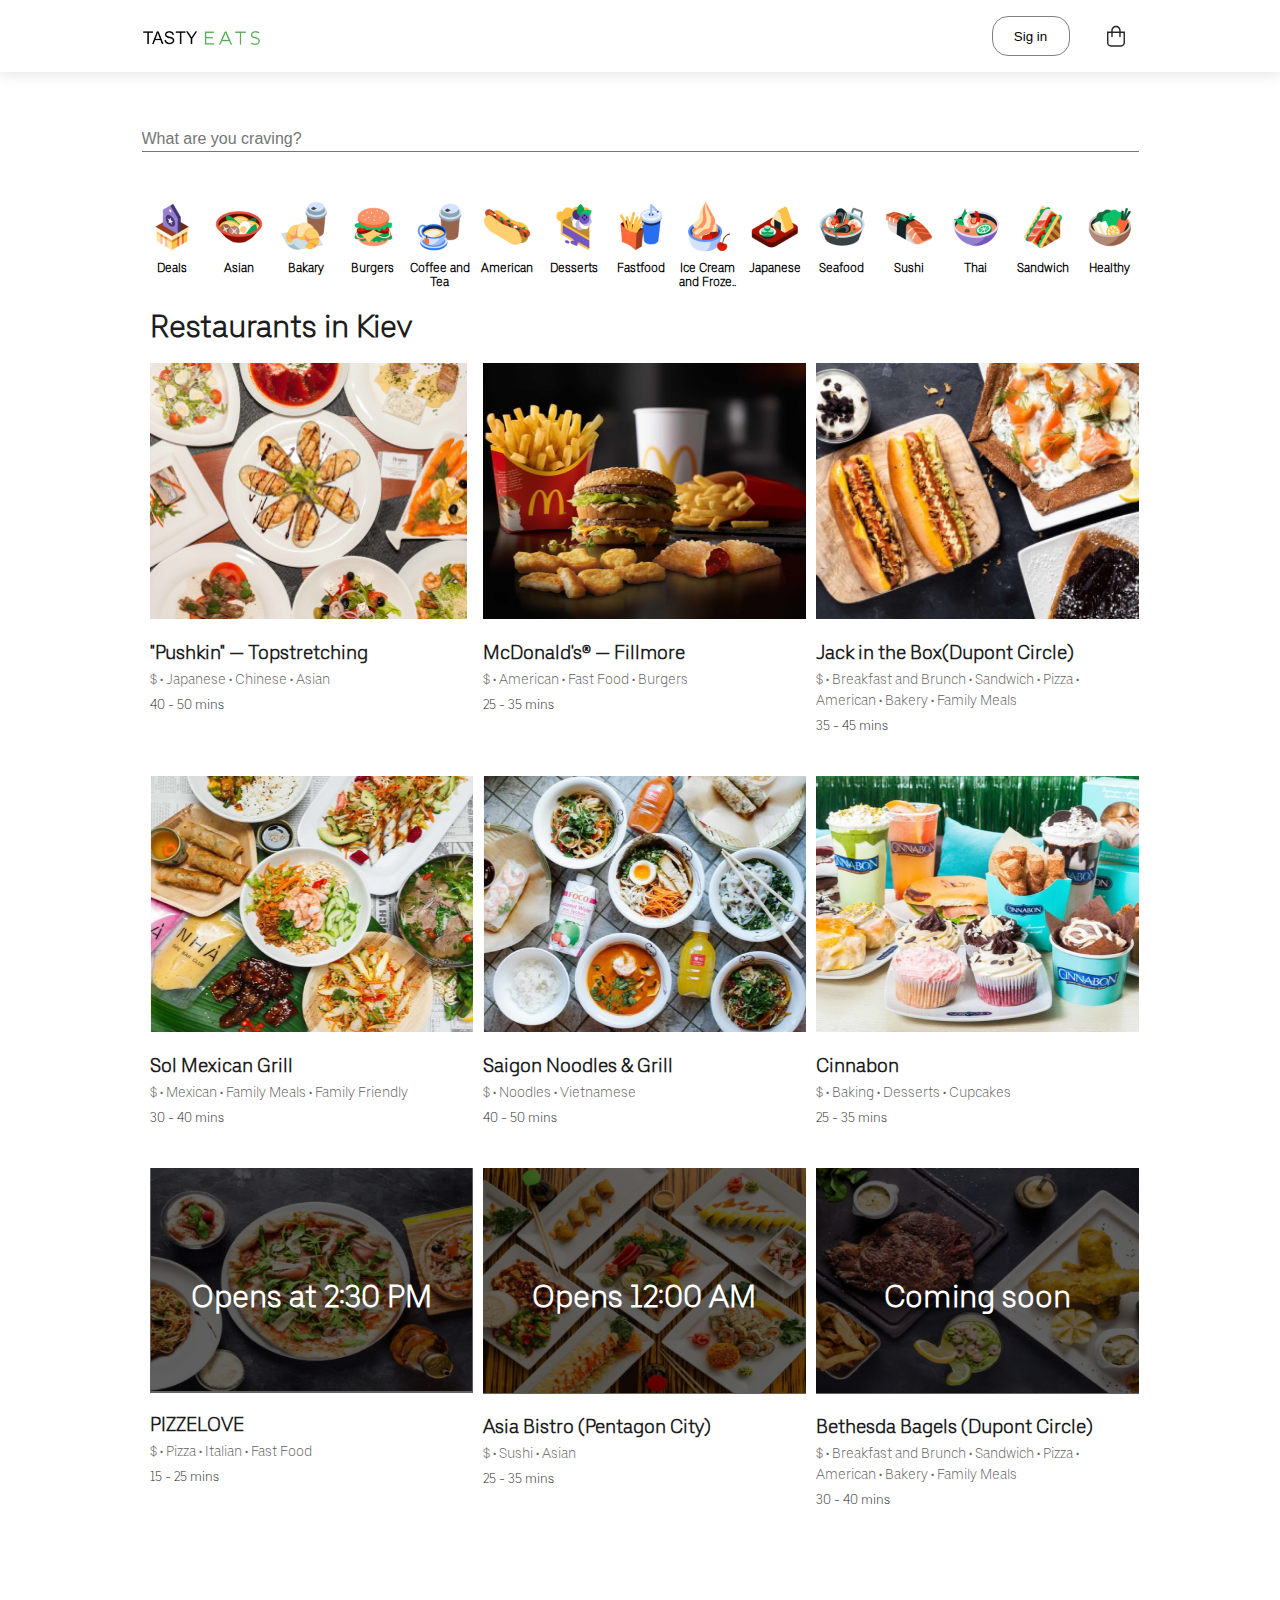
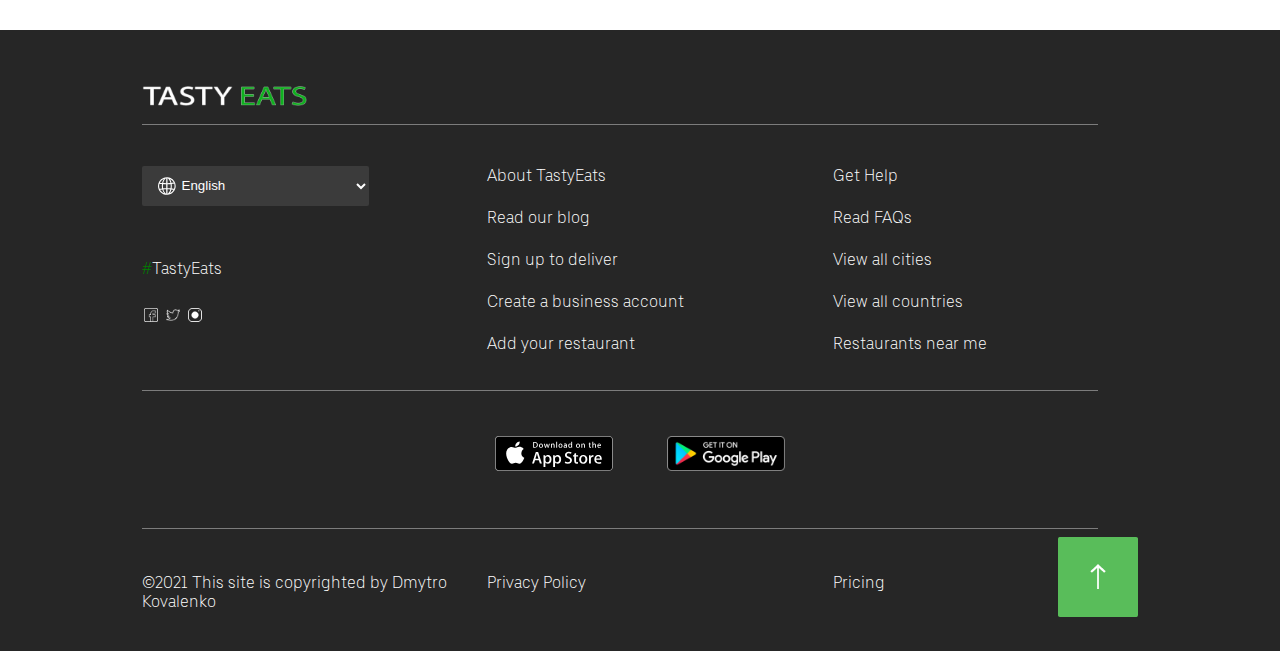
==== index.html @ 93e47ea3 "Merge pull request #2 from DmytroKalenko/slider" ====
<!DOCTYPE html>
<html lang="en-US">
<head>
  <meta charset="UTF-8">
  <link rel="stylesheet" href="./css/a.css">
  <meta name="viewport" content="width=device-width, initial-scale=1.0">
  <title>TastyEats</title>
 
 
<body>
   
  <header id="top">
    <div class="wraper">
      <img class="logo"src="./img/mylogo.png" alt="">
      <input type="submit" value="Sig in" onclick="document.location='./Sig_in.html'">
      <a href="./basket.html"><img src="./img/basket-1.svg" alt=""></a>

    </div>
  </header>

  <section>
    <input type="text" name="" id="seach" placeholder="What are you craving?">
    
      
    	<!-- Swiper -->
	<div class="swiper-container">
		<div class="swiper-wrapper">
      <div class="swiper-slide">
        <div class="blok">
          <a href="#!"><img src="./img/icons/slider/deals.png" alt=""></a>
        </div>
        <p>Deals</p>
      </div>

			<div class="swiper-slide">
        <div class="blok">
          <a href="#!"><img src="./img/icons/slider/asian.png" alt=""></a>
        </div>
        <p>Asian</p>
      </div>
      
      <div class="swiper-slide">
        <div class="blok">
          <a href="#!"><img src="./img/icons/slider/bakery.png" alt=""></a>
        </div>
        <p>Bakary</p>
      </div>

      <div class="swiper-slide">
        <div class="blok">
          <a href="#!"><img src="./img/icons/slider/burger.png" alt=""></a>
        </div>
        <p>Burgers</p>
      </div>

			<div class="swiper-slide">
        <div class="blok">
          <a href="#!"><img src="./img/icons/slider/coffeeandtea.png" alt=""></a>
        </div>
        <p>Coffee and Tea</p>
      </div>
    
      <div class="swiper-slide">
        <div class="blok">
          <a href="#!"><img src="./img/icons/slider/american.png" alt=""></a>
        </div>
        <p>American</p>
      </div>
      
      <div class="swiper-slide">
        <div class="blok">
          <a href="#!"><img src="./img/icons/slider/dessert.png" alt=""></a>
         </div> 
        <p>Desserts</p>
      </div>
      
      <div class="swiper-slide">
        <div class="blok">
         <a href="#!"><img src="./img/icons/slider/fastfood.png" alt=""></a>
        </div>
        <p>Fastfood</p>
      </div>

			<div class="swiper-slide">
        <div class="blok">
          <a href="#!"><img src="./img/icons/slider/icecreamandyogort.png" alt=""></a>
        </div>  
        <p>Ice Cream and Froze..</p>
      </div>

      <div class="swiper-slide">
        <div class="blok">
          <a href="#!"><img src="./img/icons/slider/japanese.png" alt=""></a>
        </div>
        <p>Japanese</p>
      </div>

      <div class="swiper-slide">
        <div class="blok">
          <a href="#!"><img src="./img/icons/slider/seafood.png" alt=""></a>
        </div>
        <p>Seafood</p>
      </div>

      <div class="swiper-slide">
        <div class="blok">
          <a href="#!"><img src="./img/icons/slider/sushi.png" alt=""></a>
        </div>  
        <p>Sushi</p>
      </div>

      <div class="swiper-slide">
        <div class="blok">
          <a href="#!"><img src="./img/icons/slider/thai.png" alt=""></a>
        </div>
        <p>Thai</p>
      </div>

      <div class="swiper-slide">
        <div class="blok">
          <a href="#!"><img src="./img/icons/slider/sandwich.png" alt=""></a>
        </div>
        <p>Sandwich</p>
      </div>


      <div class="swiper-slide">
        <div class="blok">
          <a href="#!"><img src="./img/icons/slider/healthy.png" alt=""></a>
        </div>
        <p>Healthy</p>
      </div>
		</div>
	</div>

	<!-- Swiper JS -->
	<script src="https://unpkg.com/swiper/swiper-bundle.min.js"></script>

	<!-- Initialize Swiper -->
  <script>
		var swiper = new Swiper('.swiper-container', {
      slidesPerView: 11,
      spaceBetween: 24,
      scrollbar: {
        el: '.swiper-scrollbar',
        hide: true,
      },
      
      breakpoints: {
    // when window width is >= 320px
    320: {
      slidesPerView: 4,
      spaceBetween: 20
    },

    411: {
      slidesPerView: 5,
      spaceBetween: 27
    },


    768: {
      slidesPerView: 9,
      spaceBetween: 27
    },

    1024: {
      slidesPerView: 15,
      spaceBetween: 7
    },

  }


    });
	</script>


    
    <h1>Restaurants in Kiev</h1>
    <div class="container">
     <div class="item">
        
          <a href="./index2.html"><img src="./img/BG1.png" alt="" width="317px" height="256px"></a> 
        
        <div class="small_container">
          <a href="./index2.html">"Pushkin" — Topstretching</a>
          <p id="type">$ • Japanese • Chinese • Asian</p>
          <p id="delivery-time">40 - 50 mins</p>
        </div>
      </div>

      <div class="item">
        <a href="./MC_DONALDS.html"><img src="./img/1-4.png" alt="" width="323px" height="256px"></a>  
        <div class="small_container">
          <a href="./MC_DONALDS.html">McDonald's®  — Fillmore</a>
          <p id="type">$ • American • Fast Food • Burgers</p>
          <p id="delivery-time">25 - 35 mins</p>
        </div>
      </div>
    
      <div class="item">
        <a href="#!"><img src="./img/1-7.png" alt="" width="323px" height="256px" ></a>  
        <div class="small_container">
          <a href="#!">Jack in the Box(Dupont Circle)</a>
          <p id="type">$ • Breakfast and Brunch • Sandwich • Pizza • American • Bakery • Family Meals</p>
          <p id="delivery-time">35 - 45 mins</p>
        </div>
      </div>

      <div class="item">
        <a href="#!"><img src="./img/1-2.png" alt=""width="323px" height="256px"></a>  
        <div class="small_container">
          <a href="#!">Sol Mexican Grill</a>
          <p id="type">$ • Mexican • Family Meals • Family Friendly</p>
          <p id="delivery-time">30 - 40 mins</p>
        </div>
      </div>

      <div class="item">
        <a href="#!"><img src="./img/1-1.png" alt="" width="323px" height="256px"></a>  
        <div class="small_container">
          <a href="#!">Saigon Noodles & Grill</a>
          <p id="type">$ • Noodles • Vietnamese</p>
          <p id="delivery-time">40 - 50 mins</p>
        </div>
      </div>

      <div class="item">
        <a href="#!"><img src="./img/photo-2.png" alt="" width="323px" height="256px"></a>  
        <div class="small_container">
          <a href="#!">Cinnabon</a>
          <p id="type">$ • Baking • Desserts • Cupcakes</p>
          <p id="delivery-time">25 - 35 mins</p>
        </div>
      </div>

      <div class="item">
        <div class="big_container">
          <div class="black"></div>
          <H1>Opens at 2:30 PM</H1>
          <a href="#!"><img src="./img/1.png" alt="" width="323px" height="256px"></a>  
        </div>
        <div class="small_container">
          <a href="#!">PIZZELOVE</a>
          <p id="type">$ • Pizza • Italian • Fast Food</p>
          <p id="delivery-time">15 - 25 mins</p>
        </div>
      </div>

      <div class="item">
        <div class="big_container">
          <div class="black"></div>
          <H1>Opens 12:00 AM</H1>
          <a href="#!"><img src="./img/photo.png" alt="" width="323px" height="256px"></a>  
        </div>
        <div class="small_container">
          <a href="#!">Asia Bistro (Pentagon City)</a>
          <p id="type">$ • Sushi • Asian</p>
          <p id="delivery-time">25 - 35 mins</p>
        </div>
      </div>

      <div class="item">
        <div class="big_container">
          <div class="black"></div>
          <H1>Coming soon</H1>
          <a href="#!"><img src="./img/photo-1.png" alt="" width="323px" ></a>  
        </div>
        <div class="small_container">
          <a href="#!">Bethesda Bagels (Dupont Circle)</a>
          <p id="type">$ • Breakfast and Brunch • Sandwich • Pizza • American • Bakery • Family Meals</p>
          <p id="delivery-time">30 - 40 mins</p>
        </div>
      </div>

      
    
      
  </section>

<footer>
    <div class="footercontainer">
      <div class="up-batton">
        <a href="#top"><img src="./img/up.png" alt=""></a>
      </div>
      <div class="header">
        <div class="logo">
          <img class="logo"src="./img/MY-logo.png" alt="">
        </div>
      </div>
      
        <img src="./img/line.png" alt="">
      
        <div class="medium">
          
          <div class="blok blok1">
            <div class="it">
              <select id="select">
                <option>English</option>
                <option>Русский</option>
                <option>Deutsch</option>
              </select>
            </div>

            <div class="it">
              <p><span>#</span>TastyEats</p>
            </div>

            <div class="it">
              <a href="#!"><img src="./img/facebook.png" alt="" width="18px" height="18px"></a>
              <a href="#!"><img src="./img/twitter.png" alt="" width="18px" height="18px"></a>
              <a href="#!"><img src="./img/instagram.png" alt="" width="18px" height="18px"></a>
            </div>
      
           
          </div>
          <div class="blok">
            <ul>
              <li><a href="#!">About TastyEats</a></li>
              <li><a href="#!">Read our blog</a></li>
              <li><a href="#!">Sign up to deliver</a></li>
              <li><a href="#!">Create a business account</a></li>
              <li><a href="#!">Add your restaurant</a></li>
              
            </ul>
          </div>
          <div class="blok">
            <ul>
              <li><a href="#!">Get Help</a></li>
              <li><a href="#!">Read FAQs</a></li>
              <li><a href="#!">View all cities</a></li>
              <li><a href="#!">View all countries</a></li>
              <li><a href="#!">Restaurants near me</a></li>
            </ul>
          </div>

        </div>
        <img src="./img/line.png" alt="">
      

      <div class="apps">
        
        <div class="link1"><a href="#!"><img src="./img/AppStore.svg" alt=""></a></div>
        <div class="link2"><a href="#!"><img src="./img/googpl.png" alt=""></a></div>
      </div>
      <img src="./img/line.png" alt="">
      <div class="footergrid">
        <div class="item">©2021 This site is copyrighted by Dmytro Kovalenko </div>
        <div class="item"><a href="#!">Privacy Policy</a></div>
        <div class="item"><a href="#!">Pricing</a></div>
      </div>
    </div>
  
  </footer>


 
</body>
</html>
---- css/a.css ----
@font-face {
  font-family: 'Roboto';
  src:url("../fonts/TextLight.otf")  format("opentype");
}



* {box-sizing: border-box;
    padding: 0;
    margin: 0;
}
html{
  box-sizing: border-box;
}

body{
  margin: 0px;
  font-family: 'Roboto', "Сyrylik";
  font-style: normal;

}

header{
  height: 100%;
  box-shadow: 0px 0px 16px rgba(38, 38, 38, 0.16);
}

/*-----------------------HEADER--------------------*/

.wraper{
  background-color: rgb(255, 255, 255);
  max-width: 997px;
  margin: 0 auto;
  height: 72px;
  position: relative;
}

.wraper .logo{
  max-width: 120px;
  position: absolute;
  top: 30px;
}

.wraper a img{
  max-width: 19px;
  max-height: 22px;
}

.wraper input{
  width: 78px;
  height: 40px;
  position: absolute;
  left: 850px;
  top: 16px;
  outline: none;
  border: 0.5px solid grey;
  border-radius: 16px;
  background: #FFFFFF;

}

.wraper input:hover{
  box-shadow: 0px 0px 16px rgba(38, 38, 38, 0.16);
}

.wraper input:active{
  background-color: black;
  color: #FFFFFF;
}

.wraper a{
  position: absolute;
  left: 965px;
  top: 25px
}

/*-----------------------SECTION--------------------*/

section {
  display: grid;
  max-width: 997px;
  margin:  0px auto 90px;
  height: 100%;
}

section #seach{
  width: 100%;
  font-size: 16px;
  line-height: 24px;
  outline: none;
  border: none;
  border-bottom: 1px solid #757575;
  margin: 55px 0px 45px 0px;
}

/*---------------swiper-----------*/
.swiper-container {
	overflow: hidden;
	list-style: none;
	padding: 0;
    z-index: 1;
  
}

.swiper-wrapper {
	position: relative;
	z-index: 1;
	display: flex;
	transition-property: transform;
	box-sizing: content-box
}

.swiper-container-free-mode>.swiper-wrapper {
	transition-timing-function: ease-out;
	margin: 0 auto
}
.swiper-slide {
  border-radius: 10%;
  margin-right: 10px;
  width: auto !important;
  transition-property: transform;
  
}

.swiper-slide .blok:hover{
  border-radius: 50%;
  background-color: rgba(100, 100, 114, 0.24);


}



.swiper-slide img{
  width: 60px;
  height: 60px;
}

.swiper-slide p{
  text-align: center;
  font-weight: bold;
  font-size: 12px;}




/*---------------swiper end-----------*/



section h1{
  font-size: 31px;
  line-height: 34px;
  margin: 20px 0px 20px 8px;
  color: #1D1D1D;;
}

.big_container{
  position: relative;
}

.container  a{
  font-size: 19px;
  line-height: 24px;
  color: #1D1D1D;
  text-decoration: none;
  font-weight: bold
}

.big_container img{
  height: fit-content;
}

.item H1{
  text-align: center;
  position: absolute;
  top: 0px;
  left: 0px;
  right: 0px;
  color: rgb(255, 255, 255);
  margin:  111px auto;
}

.item .black{
  position: absolute;
  top: 0px;
  left: 0px;
  right: 0px;
  background-color: rgba(0, 0, 0, 0.61);
  height: 98%;
}


/*-----------------------CONTAINER--------------------*/

.container{
  display: grid;
  grid-template-columns: repeat(3, 1fr);
  gap: 10px;
  margin-left: 8px;
}

.container .small_container{
  margin-top: 16px;
}



.container  #type{
  font-size: 14px;
  line-height: 21px;
  color: #626262;
  margin: 4px 0px 4px 0px;
}

.container #delivery-time {
  font-size: 13px;
  line-height: 21px;
  color: #1D1D1D;
  margin-bottom: 30px;
}


/*-----------------------FOOTER--------------------*/

.up-batton {
  position: absolute;
  right: 1px;
  bottom: 30px;
}

footer a {
  color: #FFFFFF;
  text-decoration: none;
}

footer a:hover{
  text-decoration: underline;
}


footer {
  grid-template-rows: repeat(4, 1fr);
  background: #262626;
  color: white;
}

footer .footercontainer{
  max-width: 997px;
  margin: 0 auto;
  position: relative;
}

footer .header{ 
  padding-top: 56px;
}

footer .header .logo img{
  max-width: 190px;
  max-height: 20px;
}

footer .medium {
  display: grid;
  grid-template-columns: repeat(3, 1fr);
  grid-column-gap: 40px;
}

footer .apps{
  text-align: center;
  margin: 41px 0px 39px 0px; 
}


.link1{
  display: inline-block;
  margin-right: 50px;
}

.link2{
  display: inline-block;
}

footer .apps img{
  max-width: 120px;
  max-height: 35px;
}

footer .medium {
  margin-top: 37px;
}

.blok1{
  display: grid;
  grid-template-rows: repeat(3, 1fr);
}

footer .medium .blok select {
  height: 40px;
  width: 227px;
  background-color: #3B3B3B;
  background-image: url("../img/world.svg");
  background-size: 18px;
  background-position: 16px  center ;
  background-repeat: no-repeat;

  border-radius: 2px; 
  outline: none;
  cursor: pointer;
  border: none;
  color: #FFFFFF;
  padding-left: 36px;


}

footer .medium .blok select{
  border: none;
  box-shadow: none;
  
}

footer .medium .blok p{
  margin-top: 23px;
}

footer .medium .blok span{
  color: green;
}

#world{
  position: absolute;
  top: 147px;
  left: 10px
}

footer .medium .blok #img{  
  width: 15px;
  height: 15px;
}

footer .footercontainer .footergrid{
  display: grid;
  grid-template-columns: repeat(3, 1fr);
  column-gap: 40px;
  margin: 40px 0px 0px 0px;
  padding-bottom: 40px;
}

ul{
  list-style-type:none
}

li{
  margin-bottom: 23px;
}





@media screen and (max-width: 968px) {
  .wraper input, .wraper a{
    left: auto;}
  
  .wraper .logo{
    left: 8px;
  }
  
  .wraper input{
    right: 64px;
  }

  .wraper a{
    right: 25px;
  }

  section #seach{
    padding-left: 8px;
  }

  .container img{
    width: 100%;
    height: 250px;
  }

  section h1{
    font-size: 27px;
    margin: 13px 0px 10px 8px;
  }

  .container{
    display: grid;
    grid-template-columns: repeat(2, 1fr);
    margin-right: 8px;
  }

  footer .medium .blok p{
  padding-bottom: 19px;
  margin-top: 15px;
  }

  footer .footercontainer{
    font-size: 13px;
  }

  footer .footercontainer {
    padding-left: 8px;
  }
  footer .footercontainer img{
    width: 100%;
  }
  
  footer .apps img{
    height: 35px;
  }

  .blok1 .it img{
    width: 18px;
  }

  .up-batton {
    right: 16px;
    bottom: 60px;
  }

}

@media screen and (max-width: 423px) {
  
  .wraper .logo{
    left: 8px;
  }
  .wraper input{
    right: 55px;
  }
  
  
  .container{
    display: grid;
    grid-template-columns:  1fr; 
  }

  .container .item img{
    width: 100%;
  }

  section #seach{
    margin: 29px 0px 18px 0px;
  }

  section h1{
    font-size: 24px;
    margin: 4px 0px 5px 8px;
  }

  footer .medium{
    grid-template-columns:  1fr;
    row-gap: 20px;
  }

  footer .apps {
    margin: 22px 0px 18px 0px;
}

  footer .footercontainer .footergrid{
    grid-template-columns:  1fr;
    row-gap: 30px;
  }

  .up-batton {
    top: 900px;
    right: 16px;
  }

  .up-batton img{
    width: 60px !important;
    height: 60px;
  }



}


@media screen and (prefers-reduced-motion: no-preference) {
  html,
  body {
    scroll-behavior: smooth;
  }
}
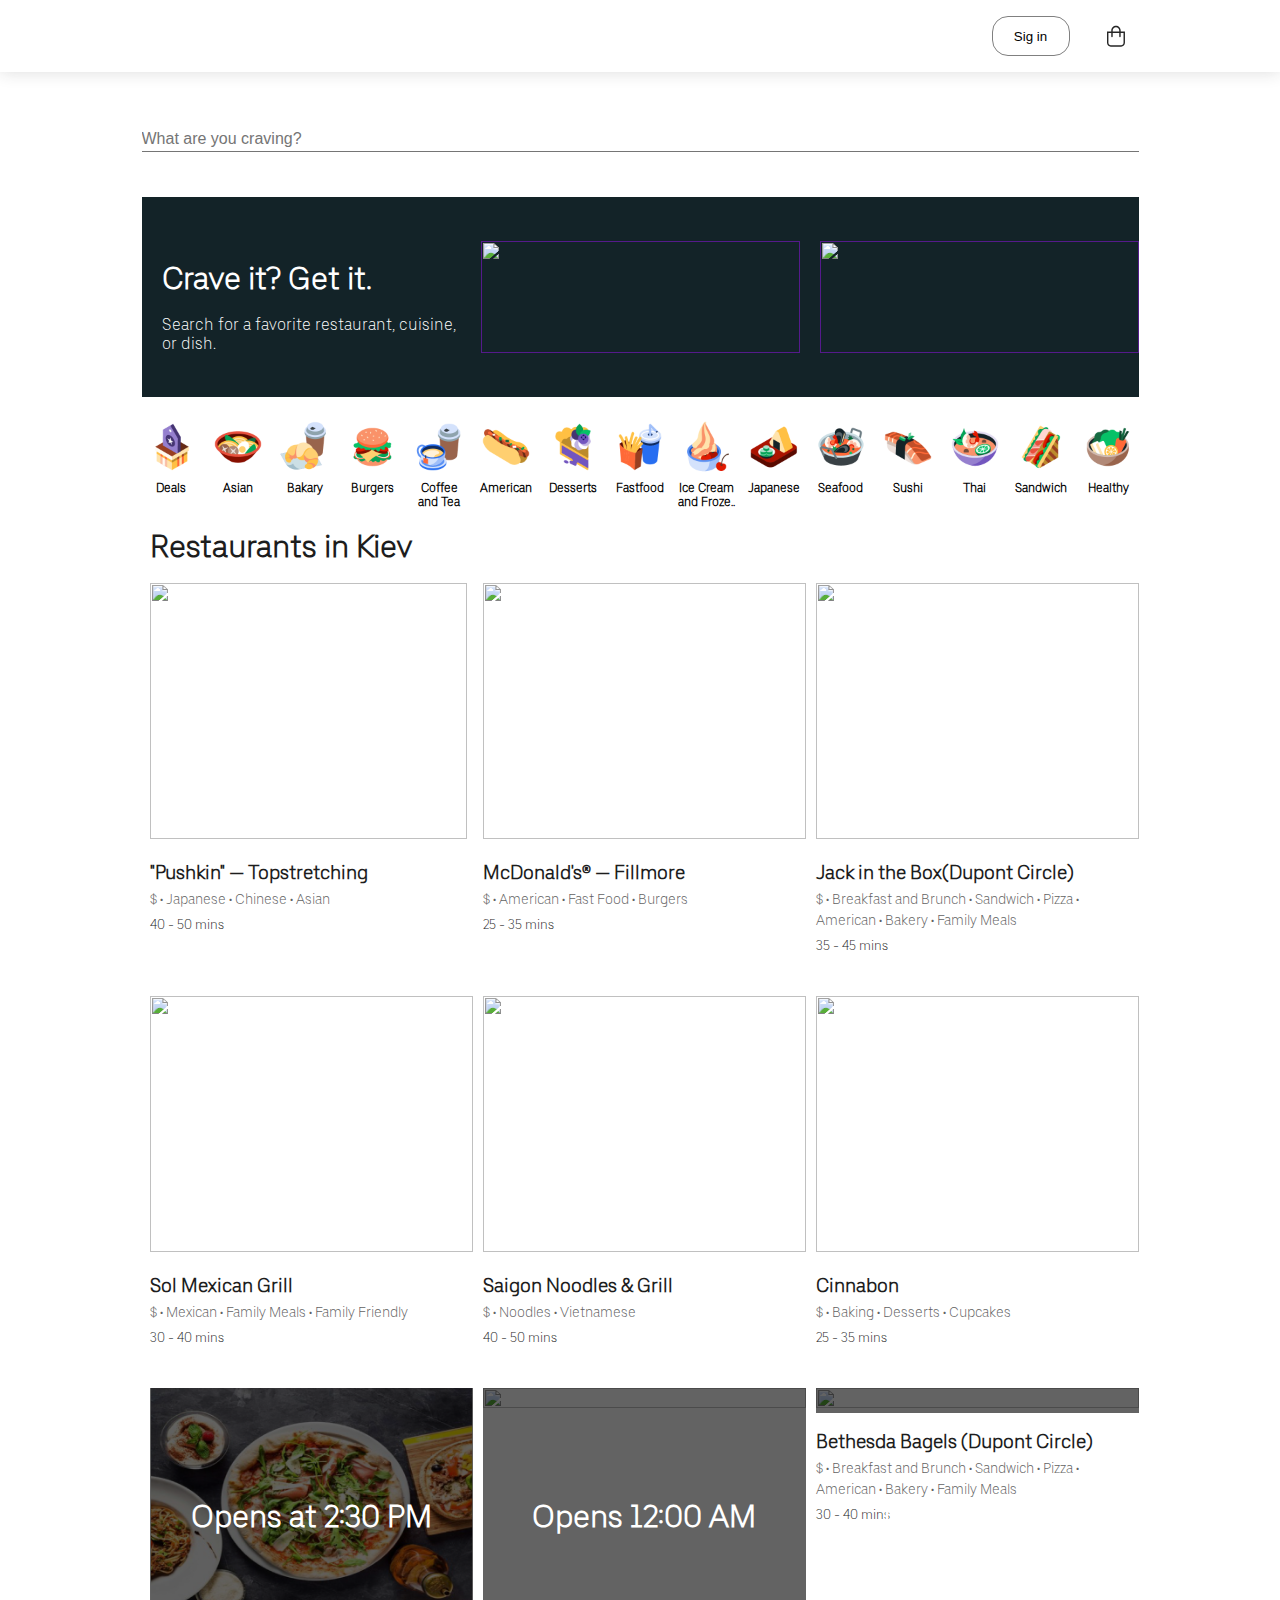
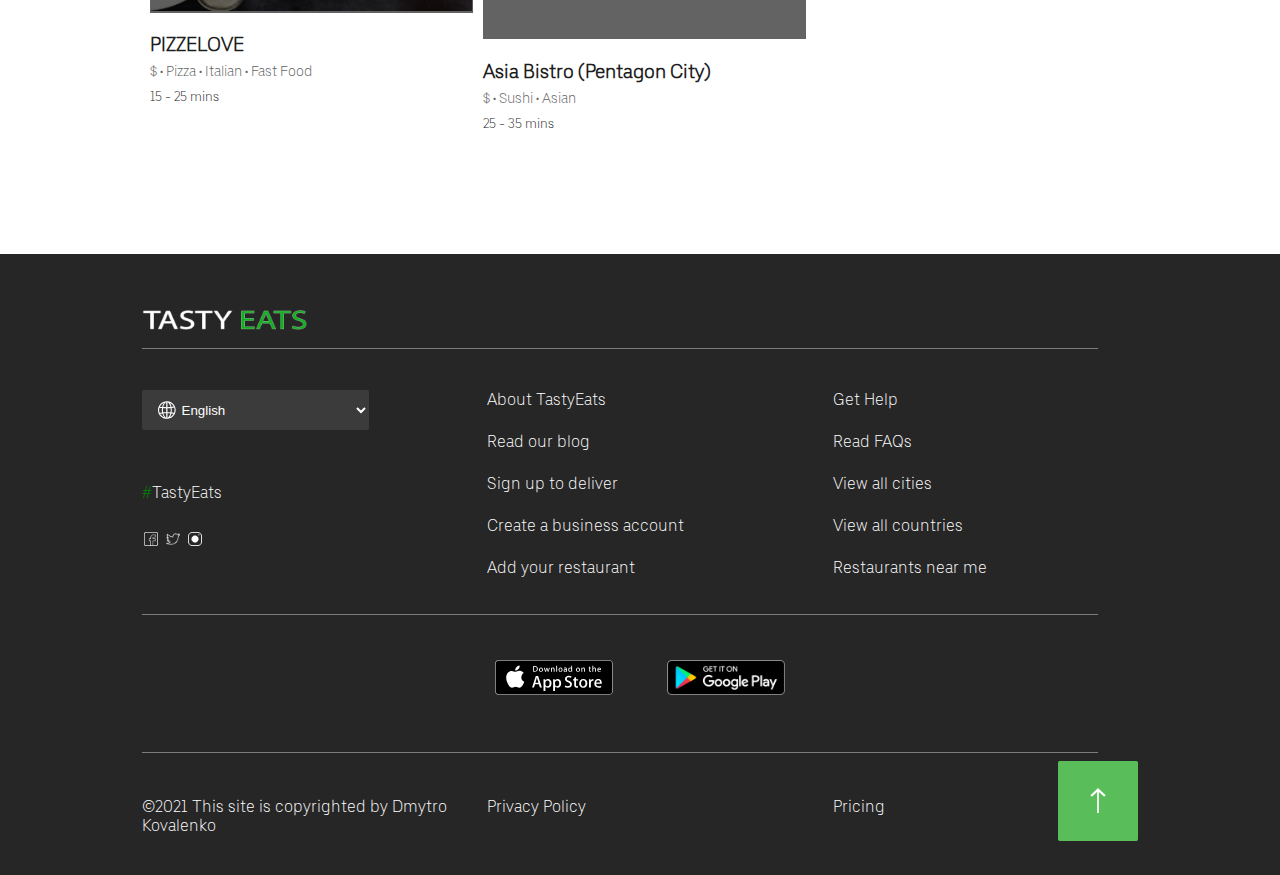
==== commit fab29492: "adaptive slider for mobile device" ====
--- a/index.html
+++ b/index.html
@@ -11,7 +11,7 @@
    
   <header id="top">
     <div class="wraper">
-      <img class="logo"src="./img/mylogo.png" alt="">
+      <img class="logo"src="./img/mylogo.webp" alt="">
       <input type="submit" value="Sig in" onclick="document.location='./Sig_in.html'">
       <a href="./basket.html"><img src="./img/basket-1.svg" alt=""></a>
 
@@ -21,7 +21,61 @@
   <section>
     <input type="text" name="" id="seach" placeholder="What are you craving?">
     
-      
+    
+    <div class="advertising">
+    
+      <div class="swiper-container_advertising">
+        <div class="swiper-wrapper">
+          <div class="swiper-slide">
+            <a href=""><img src="./img/advertising1.webp" alt=""></a>
+          </div>
+          <div class="swiper-slide">
+            <a href=""><img src="./img/Screenshot_5.jpg" alt=""></a>
+          </div>
+        
+        </div>
+
+        
+
+        <!-- Add Pagination -->
+        <div class="swiper-pagination"></div>
+      
+    
+      
+        <!-- Swiper JS advertising -->
+        <script src="https://unpkg.com/swiper/swiper-bundle.min.js"></script>
+    
+        <!-- Initialize Swiper  advertising-->
+        <script>
+        var swiper = new Swiper('.swiper-container_advertising', {
+          speed:2000, 
+          autoplay: {
+            delay: 3000,
+          },
+          pagination: {
+            el: '.swiper-pagination',
+          },
+        });
+        </script>
+
+       </div>
+
+      <div class="advertising_txt">
+        <h1>Crave it? Get it.</h1>
+        <p>Search for a favorite restaurant, cuisine, or dish.</p>
+      </div>
+      
+      <div class="advertising_pic1">
+        <a href=""><img src="./img/advertising1.webp" alt=""></a>
+      </div>
+
+      <div class="advertising_pic2">
+        <a href=""><img src="./img/Screenshot_5.jpg" alt=""></a>
+      </div>
+
+    </div>
+
+
     	<!-- Swiper -->
 	<div class="swiper-container">
 		<div class="swiper-wrapper">
@@ -181,7 +235,7 @@
     <div class="container">
      <div class="item">
         
-          <a href="./index2.html"><img src="./img/BG1.png" alt="" width="317px" height="256px"></a> 
+          <a href="./index2.html"><img src="./img/BG1.webp" alt="" width="317px" height="256px"></a> 
         
         <div class="small_container">
           <a href="./index2.html">"Pushkin" — Topstretching</a>
@@ -191,7 +245,7 @@
       </div>
 
       <div class="item">
-        <a href="./MC_DONALDS.html"><img src="./img/1-4.png" alt="" width="323px" height="256px"></a>  
+        <a href="./MC_DONALDS.html"><img src="./img/1-4.webp" alt="" width="323px" height="256px"></a>  
         <div class="small_container">
           <a href="./MC_DONALDS.html">McDonald's®  — Fillmore</a>
           <p id="type">$ • American • Fast Food • Burgers</p>
@@ -200,7 +254,7 @@
       </div>
     
       <div class="item">
-        <a href="#!"><img src="./img/1-7.png" alt="" width="323px" height="256px" ></a>  
+        <a href="#!"><img src="./img/1-7.webp" alt="" width="323px" height="256px" ></a>  
         <div class="small_container">
           <a href="#!">Jack in the Box(Dupont Circle)</a>
           <p id="type">$ • Breakfast and Brunch • Sandwich • Pizza • American • Bakery • Family Meals</p>
@@ -209,7 +263,7 @@
       </div>
 
       <div class="item">
-        <a href="#!"><img src="./img/1-2.png" alt=""width="323px" height="256px"></a>  
+        <a href="#!"><img src="./img/1-2.webp" alt=""width="323px" height="256px"></a>  
         <div class="small_container">
           <a href="#!">Sol Mexican Grill</a>
           <p id="type">$ • Mexican • Family Meals • Family Friendly</p>
@@ -218,7 +272,7 @@
       </div>
 
       <div class="item">
-        <a href="#!"><img src="./img/1-1.png" alt="" width="323px" height="256px"></a>  
+        <a href="#!"><img src="./img/1-1.webp" alt="" width="323px" height="256px"></a>  
         <div class="small_container">
           <a href="#!">Saigon Noodles & Grill</a>
           <p id="type">$ • Noodles • Vietnamese</p>
@@ -227,7 +281,7 @@
       </div>
 
       <div class="item">
-        <a href="#!"><img src="./img/photo-2.png" alt="" width="323px" height="256px"></a>  
+        <a href="#!"><img src="./img/photo-2.webp" alt="" width="323px" height="256px"></a>  
         <div class="small_container">
           <a href="#!">Cinnabon</a>
           <p id="type">$ • Baking • Desserts • Cupcakes</p>
@@ -252,7 +306,7 @@
         <div class="big_container">
           <div class="black"></div>
           <H1>Opens 12:00 AM</H1>
-          <a href="#!"><img src="./img/photo.png" alt="" width="323px" height="256px"></a>  
+          <a href="#!"><img src="./img/photo.webp" alt="" width="323px" height="256px"></a>  
         </div>
         <div class="small_container">
           <a href="#!">Asia Bistro (Pentagon City)</a>
@@ -265,7 +319,7 @@
         <div class="big_container">
           <div class="black"></div>
           <H1>Coming soon</H1>
-          <a href="#!"><img src="./img/photo-1.png" alt="" width="323px" ></a>  
+          <a href="#!"><img src="./img/photo-1.webp" alt="" width="323px" ></a>  
         </div>
         <div class="small_container">
           <a href="#!">Bethesda Bagels (Dupont Circle)</a>
--- a/css/a.css
+++ b/css/a.css
@@ -93,6 +93,39 @@
   margin: 55px 0px 45px 0px;
 }
 
+section .advertising{
+  height: 200px;
+  background: rgb(19, 35, 40);
+  display: grid;
+  align-content: center;
+  grid-template-columns: repeat(3, 1fr);
+  column-gap: 20px;
+  margin-bottom: 20px;
+  position: relative;
+}
+
+section .advertising_txt{
+  padding-left: 20px;
+}
+
+section .advertising_txt h1{
+  color: white;
+  margin: 20px 0px 20px 0px;
+}
+
+section .advertising_txt p{
+  color: white;
+}
+
+section .advertising img{
+  width: 100%;
+  height: 100%;
+}
+
+.swiper-container_advertising {
+  display: none;
+}
+
 /*---------------swiper-----------*/
 .swiper-container {
 	overflow: hidden;
@@ -114,13 +147,7 @@
 	transition-timing-function: ease-out;
 	margin: 0 auto
 }
-.swiper-slide {
-  border-radius: 10%;
-  margin-right: 10px;
-  width: auto !important;
-  transition-property: transform;
-  
-}
+
 
 .swiper-slide .blok:hover{
   border-radius: 50%;
@@ -379,6 +406,27 @@
     padding-left: 8px;
   }
 
+  section .advertising{
+    column-gap: 19px;
+  }
+
+  section .advertising img{
+    width: 279px;
+    height: 161px;
+  }
+
+  section .advertising_txt h1{
+    margin-bottom: 9px;
+  }
+
+  section .advertising .advertising_pic2{
+    padding-right: 8px;
+  }
+
+  .swiper-container_advertising {
+    display: none;
+  }
+
   .container img{
     width: 100%;
     height: 250px;
@@ -426,6 +474,90 @@
 
 }
 
+@media screen and (max-width: 767px) {
+  .advertising_txt , .advertising_pic2 , .advertising_pic1{
+    display: none;
+  }
+  
+  :root {
+    --swiper-theme-color: #007aff
+  }
+  .swiper-container_advertising {	
+    display: block;
+    position: absolute;
+    overflow: hidden;
+    list-style: none;
+    padding: 0;
+    z-index: 1;
+    width: 100%;
+    height: 100%;
+  }
+
+  .swiper-container_advertising .swiper-wrapper {
+    position: absolute;
+    width: 100%;
+    height: 100%;
+    z-index: 1;
+    display: flex;
+    transition-property: transform;
+    box-sizing: content-box;
+  }
+  
+  
+  .swiper-container_advertising .swiper-slide {
+    flex-shrink: 0;
+    width: 100%;
+    height: 100%;
+    position: relative;
+    transition-property: transform;
+  }
+  
+  .swiper-container_advertising .swiper-slide img{
+    width: 100%;
+    height: 100%;
+  }
+
+  .swiper-pagination {
+    position: absolute;
+    text-align: center;
+    transition: .3s opacity;
+    transform: translate3d(0, 0, 0);
+    z-index: 10
+  }
+  
+  .swiper-container-horizontal>.swiper-pagination-bullets, .swiper-pagination-custom, .swiper-pagination-fraction {
+    bottom: 10px;
+    left: 0;
+    width: 100%
+  }
+  
+  .swiper-pagination-bullet {
+    width: 8px;
+    height: 8px;
+    display: inline-block;
+    border-radius: 100%;
+    background: #000;
+    opacity: .2
+  }
+  
+  .swiper-pagination-bullet-active {
+    opacity: 1;
+    background: var(--swiper-pagination-color, var(--swiper-theme-color))
+  }
+  
+  .swiper-container-horizontal>.swiper-pagination-bullets .swiper-pagination-bullet {
+    margin: 0 4px
+  }
+  .swiper-container-horizontal>.swiper-pagination-bullets.swiper-pagination-bullets-dynamic {
+    left: 50%;
+    transform: translateX(-50%);
+    white-space: nowrap
+  }
+
+  
+}
+
+
 @media screen and (max-width: 423px) {
   
   .wraper .logo{
@@ -448,6 +580,18 @@
   section #seach{
     margin: 29px 0px 18px 0px;
   }
+
+  .advertising_txt , .advertising_pic2 , .advertising_pic1{
+    display: none;
+  }
+
+
+  section .advertising{
+    display: block;
+  }
+ 
+ 
+  
 
   section h1{
     font-size: 24px;
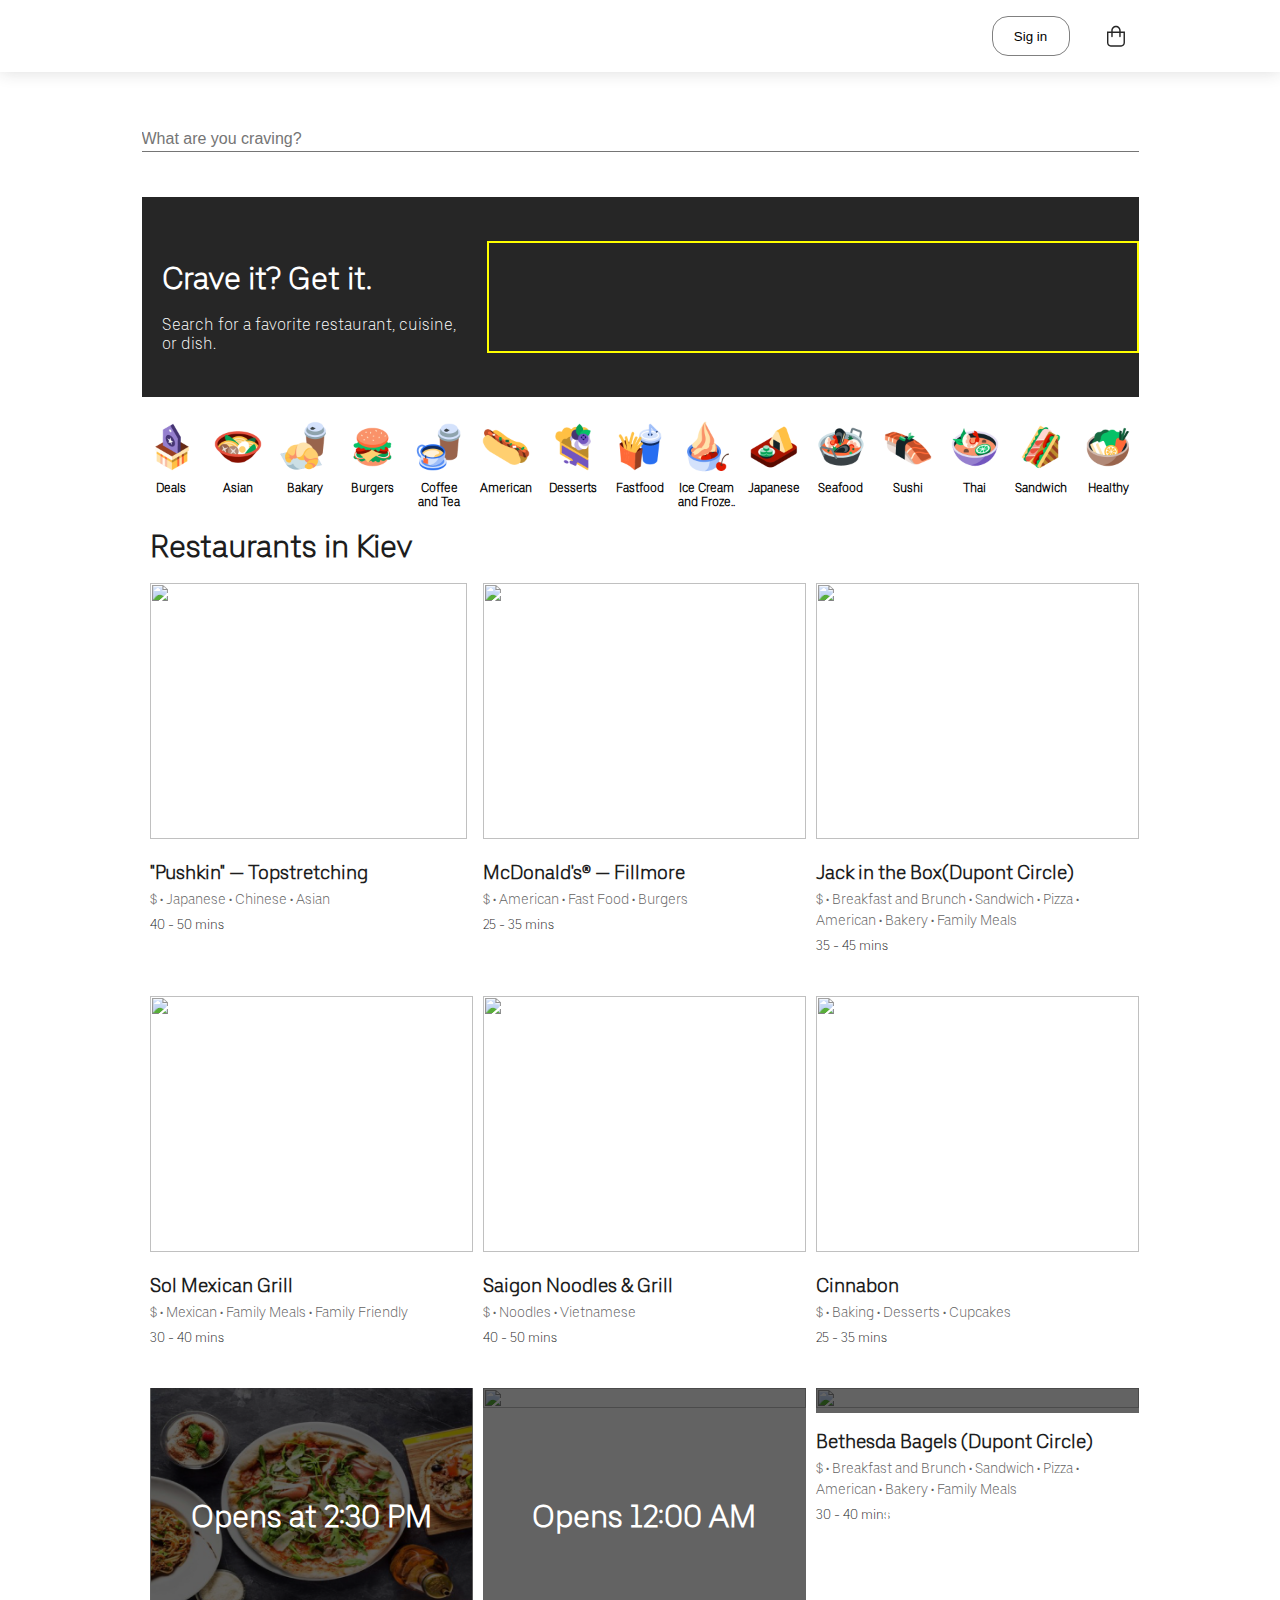
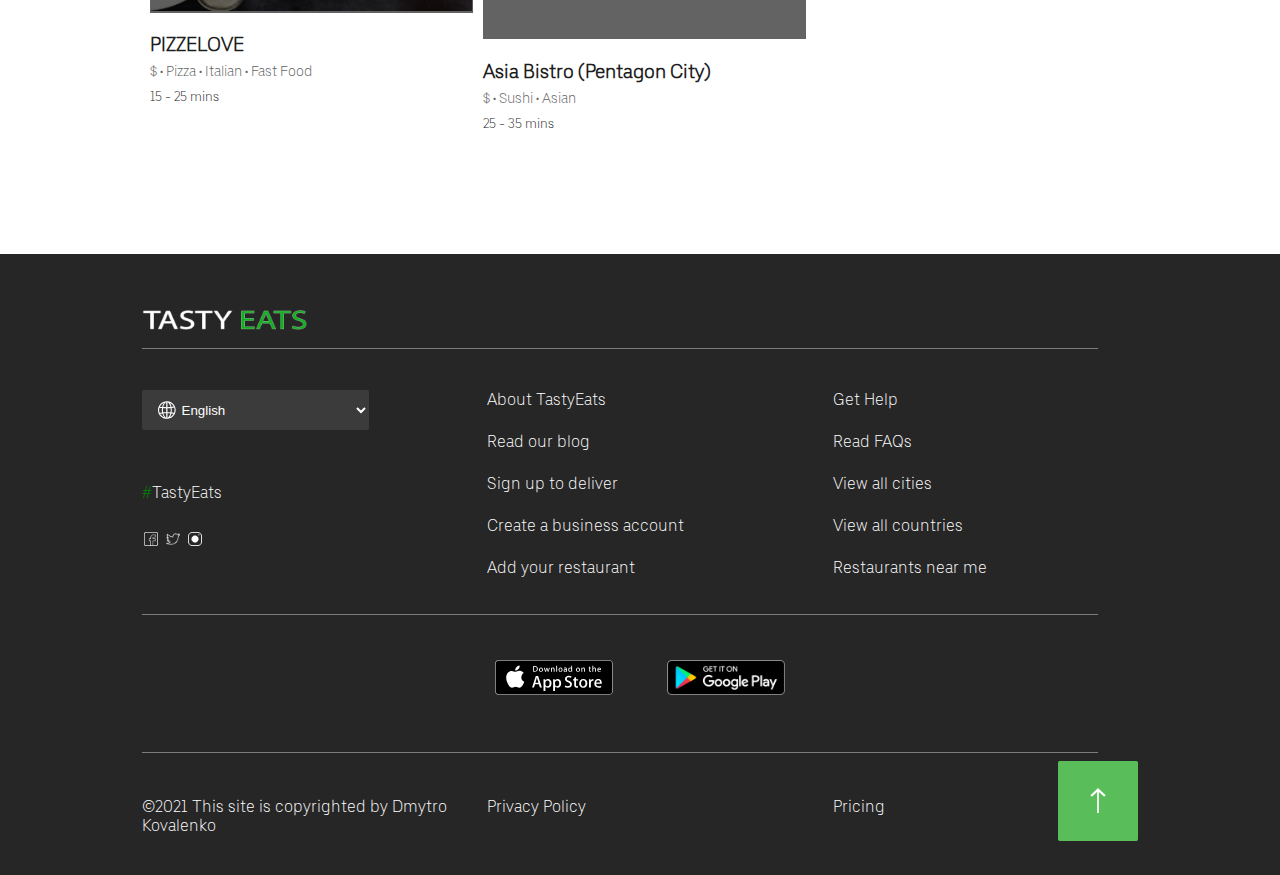
==== commit 182eb5ab: "1" ====
--- a/index.html
+++ b/index.html
@@ -23,55 +23,61 @@
     
     
     <div class="advertising">
-    
-      <div class="swiper-container_advertising">
-        <div class="swiper-wrapper">
-          <div class="swiper-slide">
-            <a href=""><img src="./img/advertising1.webp" alt=""></a>
-          </div>
-          <div class="swiper-slide">
-            <a href=""><img src="./img/Screenshot_5.jpg" alt=""></a>
-          </div>
-        
-        </div>
-
-        
-
-        <!-- Add Pagination -->
-        <div class="swiper-pagination"></div>
-      
-    
-      
-        <!-- Swiper JS advertising -->
-        <script src="https://unpkg.com/swiper/swiper-bundle.min.js"></script>
-    
-        <!-- Initialize Swiper  advertising-->
-        <script>
-        var swiper = new Swiper('.swiper-container_advertising', {
-          speed:2000, 
-          autoplay: {
-            delay: 3000,
-          },
-          pagination: {
-            el: '.swiper-pagination',
-          },
-        });
-        </script>
-
-       </div>
-
+ 
       <div class="advertising_txt">
         <h1>Crave it? Get it.</h1>
         <p>Search for a favorite restaurant, cuisine, or dish.</p>
       </div>
       
-      <div class="advertising_pic1">
-        <a href=""><img src="./img/advertising1.webp" alt=""></a>
-      </div>
-
-      <div class="advertising_pic2">
-        <a href=""><img src="./img/Screenshot_5.jpg" alt=""></a>
-      </div>
+      
+
+      <div class="slider">
+
+          
+
+
+
+
+
+
+
+
+
+
+
+
+
+
+
+
+
+
+
+
+
+
+
+
+        
+      </div>
+
+
+
+
+
+
+
+
+
+
+
+
+
+
+
+
+
+
 
     </div>
 
--- a/css/a.css
+++ b/css/a.css
@@ -95,10 +95,10 @@
 
 section .advertising{
   height: 200px;
-  background: rgb(19, 35, 40);
+  background: #262626;
   display: grid;
   align-content: center;
-  grid-template-columns: repeat(3, 1fr);
+  grid-template-columns: 1fr 2fr;
   column-gap: 20px;
   margin-bottom: 20px;
   position: relative;
@@ -117,14 +117,59 @@
   color: white;
 }
 
-section .advertising img{
-  width: 100%;
-  height: 100%;
-}
-
-.swiper-container_advertising {
-  display: none;
-}
+
+section .slider{
+  border: 2px solid yellow;
+}
+
+
+
+
+
+
+
+
+
+
+
+
+
+
+
+
+
+
+
+
+
+
+
+
+
+
+
+
+
+
+
+
+
+
+
+
+
+
+
+
+
+
+
+
+
+
+
+
+
 
 /*---------------swiper-----------*/
 .swiper-container {
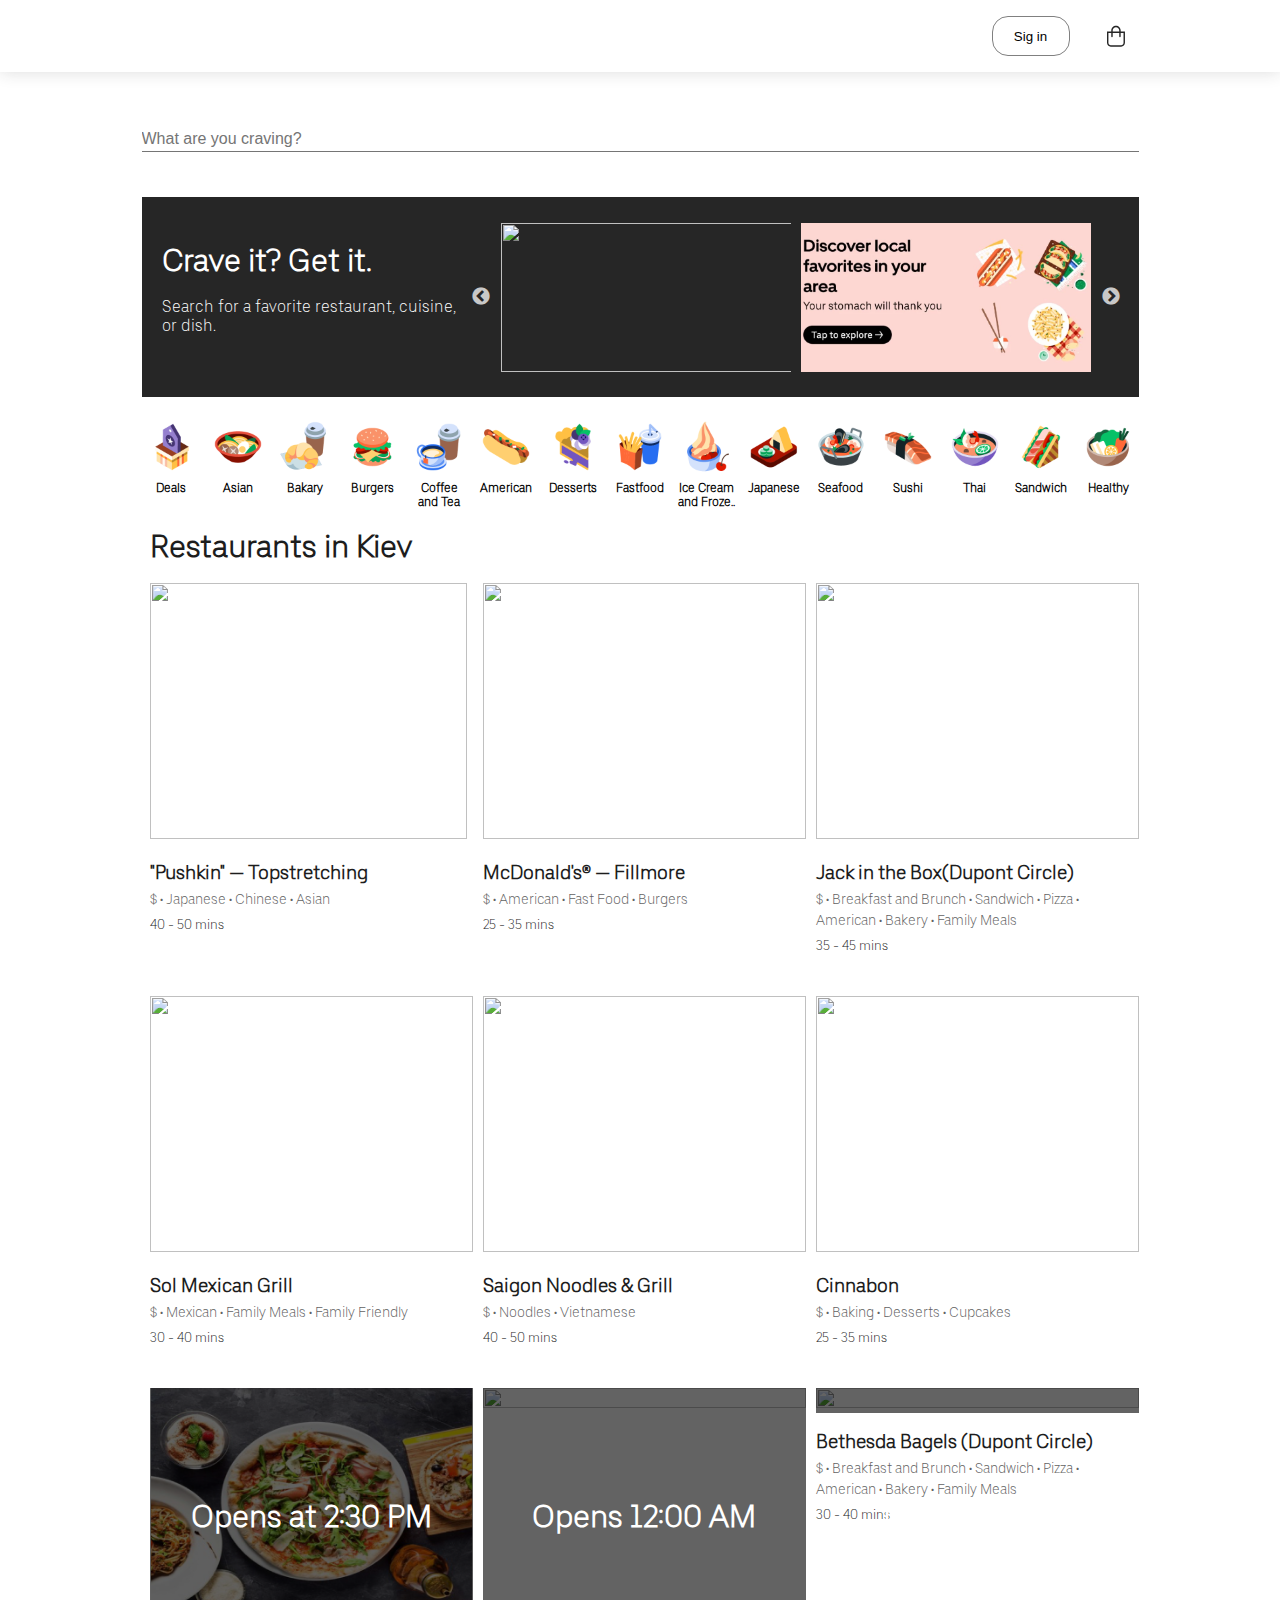
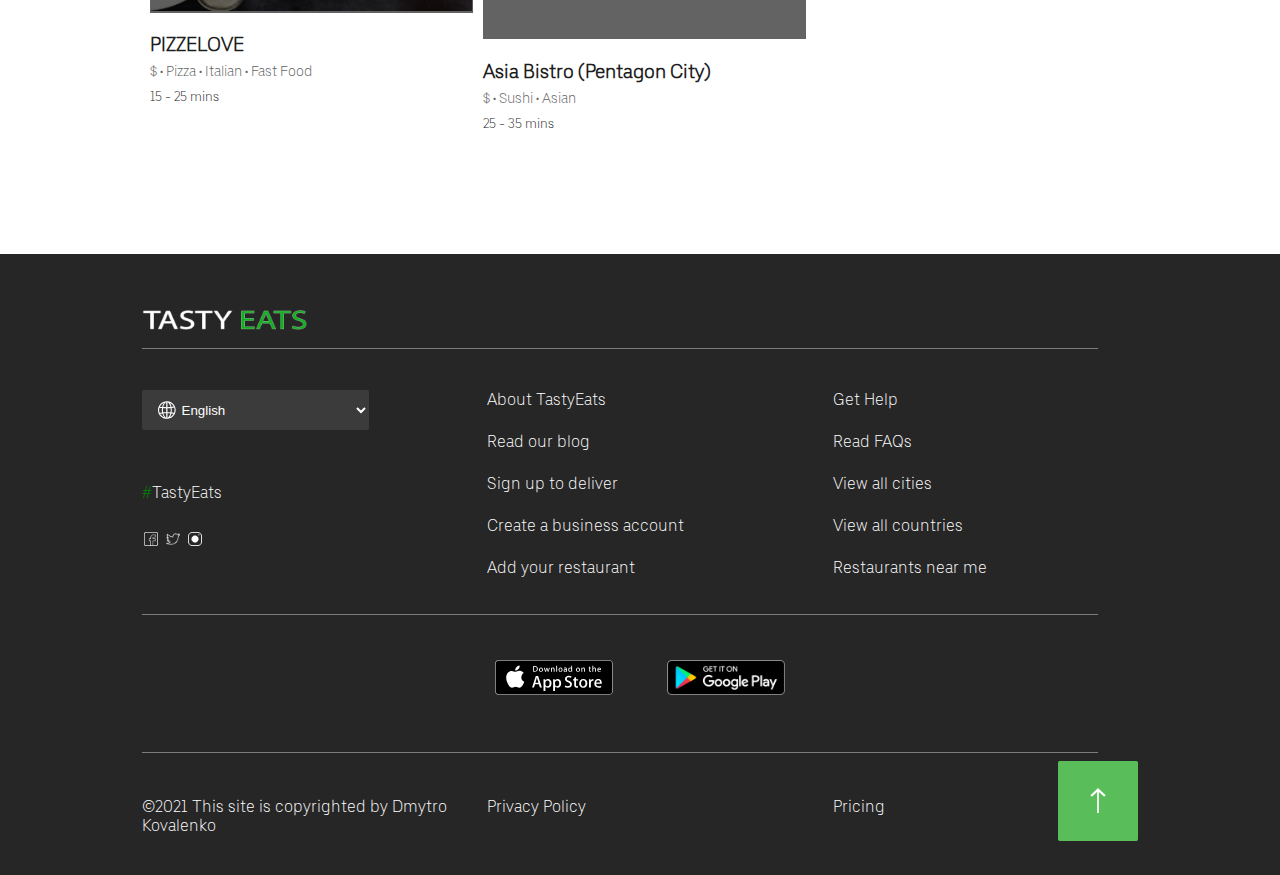
==== commit 12fc0a28: "1" ====
--- a/index.html
+++ b/index.html
@@ -4,6 +4,8 @@
   <meta charset="UTF-8">
   <link rel="stylesheet" href="./css/a.css">
   <meta name="viewport" content="width=device-width, initial-scale=1.0">
+  <link rel="stylesheet" type="text/css" href="slick/slick.css"/>
+  <link rel="stylesheet" type="text/css" href="slick/slick-theme.css"/>
   <title>TastyEats</title>
  
  
@@ -21,52 +23,27 @@
   <section>
     <input type="text" name="" id="seach" placeholder="What are you craving?">
     
-    
     <div class="advertising">
- 
+
       <div class="advertising_txt">
         <h1>Crave it? Get it.</h1>
         <p>Search for a favorite restaurant, cuisine, or dish.</p>
       </div>
-      
-      
-
-      <div class="slider">
-
-          
-
-
-
-
-
-
-
-
-
-
-
-
-
-
-
-
-
-
-
-
-
-
+
+      <div class="slidermain">
+
+        <div class="slider single-item">
+          <div><img src="./img/advertising1.webp" alt=""></div>
+          <div><img src="./img/advertising3.webp" alt=""></div>
+          <div><img src="./img/advertising4.webp" alt=""></div>
+          <div><img src="./img/advertising5.webp" alt=""></div>
+          <div><img src="./img/advertising6.webp" alt=""></div>
+          <div><img src="./img/advertising7.webp" alt=""></div>
+        </div>
 
 
         
       </div>
-
-
-
-
-
-
-
 
 
 
@@ -412,6 +389,11 @@
       </div>
     </div>
   
+
+  <script src="https://code.jquery.com/jquery-3.5.1.slim.min.js"></script>
+	<script src="slick/slick.min.js"></script>
+	<script src="js/main.js"></script>
+
   </footer>
 
 
--- a/css/a.css
+++ b/css/a.css
@@ -99,7 +99,7 @@
   display: grid;
   align-content: center;
   grid-template-columns: 1fr 2fr;
-  column-gap: 20px;
+  column-gap: 33px;
   margin-bottom: 20px;
   position: relative;
 }
@@ -118,23 +118,22 @@
 }
 
 
-section .slider{
-  border: 2px solid yellow;
-}
-
-
-
-
-
-
-
-
-
-
-
-
-
-
+section .slidermain{
+  position: relative;
+}
+
+
+.single-item{
+  margin: 0px ;
+  width: 600px;
+}
+
+.single-item img{
+  width: 300px;
+  padding: 0px 5px;
+  height: 149px;
+ 
+}
 
 
 
@@ -520,10 +519,12 @@
 }
 
 @media screen and (max-width: 767px) {
-  .advertising_txt , .advertising_pic2 , .advertising_pic1{
+  .advertising_txt , .slidermain{
     display: none;
   }
   
+  
+
   :root {
     --swiper-theme-color: #007aff
   }
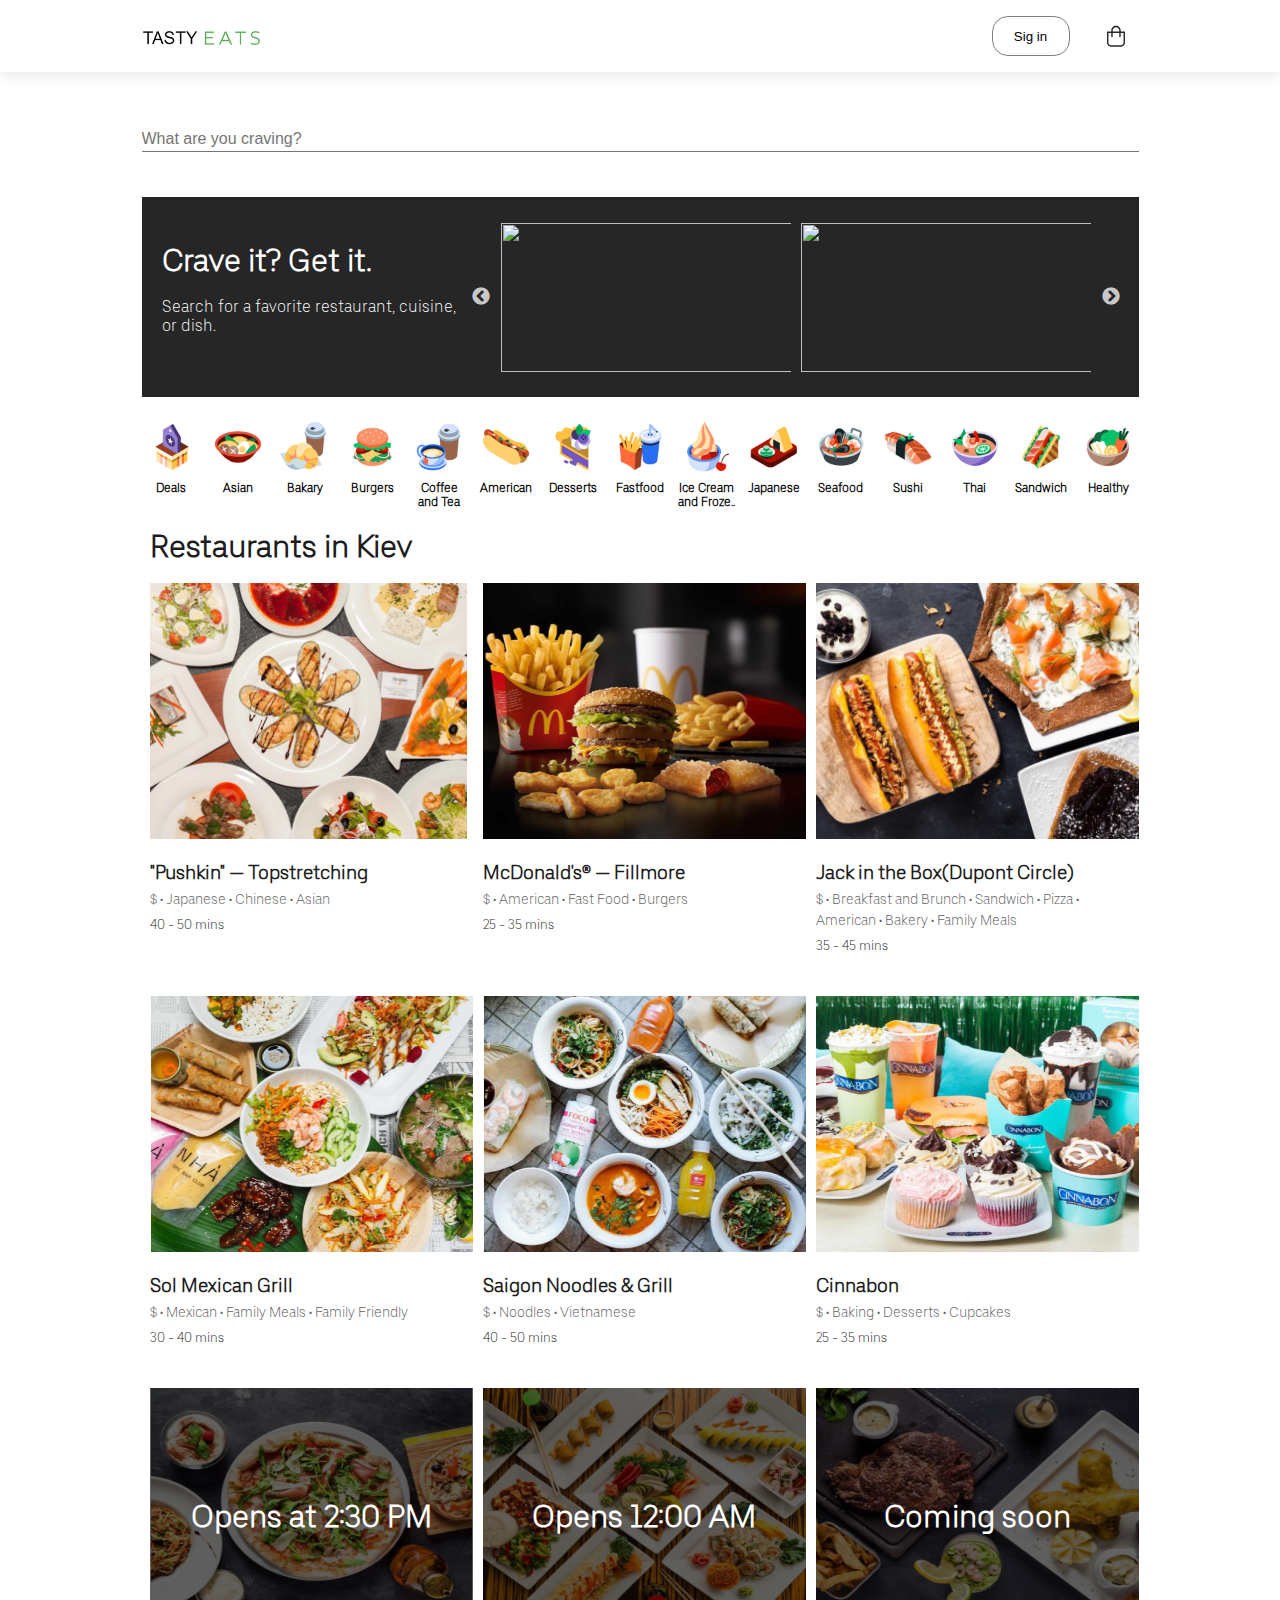
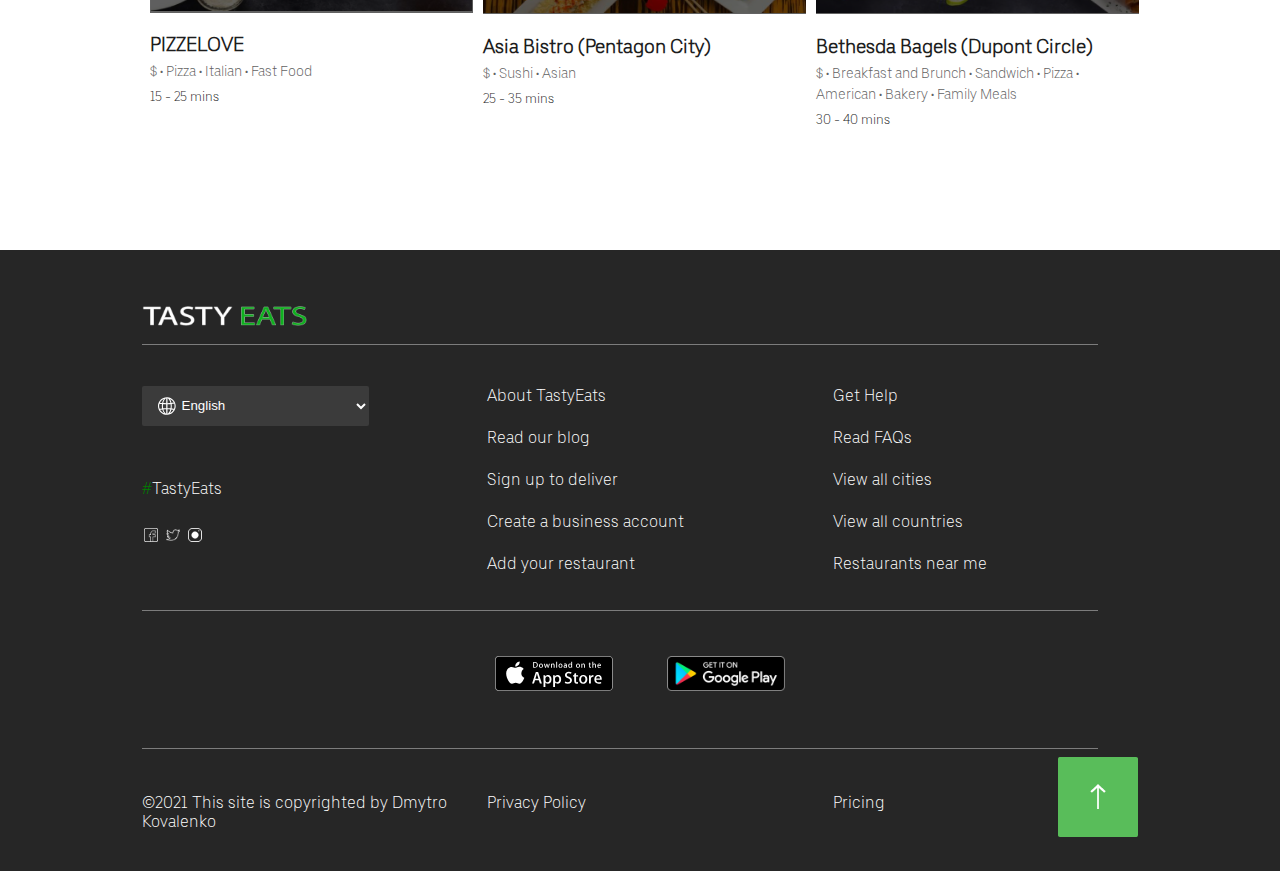
==== commit 2228ae70: "Update index.html" ====
--- a/index.html
+++ b/index.html
@@ -13,10 +13,9 @@
    
   <header id="top">
     <div class="wraper">
-      <img class="logo"src="./img/mylogo.webp" alt="">
+      <img class="logo"src="./img/mylogo.png" alt="">
       <input type="submit" value="Sig in" onclick="document.location='./Sig_in.html'">
       <a href="./basket.html"><img src="./img/basket-1.svg" alt=""></a>
-
     </div>
   </header>
 
@@ -30,32 +29,66 @@
         <p>Search for a favorite restaurant, cuisine, or dish.</p>
       </div>
 
+        <div class="swiper-container_advertising">
+          <div class="swiper-wrapper">
+            <div class="swiper-slide">
+              <a href="page404.html"><img src="./img/advertising1.png" alt=""></a>
+            </div>
+            <div class="swiper-slide">
+              <a href="page404.html"><img src="./img/Screenshot_5.jpg" alt=""></a>
+            </div>
+            <div class="swiper-slide">
+              <a href="page404.html"><img src="./img/advertising3.png" alt=""></a>
+            </div>
+            <div class="swiper-slide">
+              <a href="page404.html"><img src="./img/advertising4.png" alt=""></a>
+            </div>
+            <div class="swiper-slide">
+              <a href="page404.html"><img src="./img/advertising5.png" alt=""></a>
+            </div>
+            <div class="swiper-slide">
+              <a href="page404.html"><img src="./img/advertising6.png" alt=""></a>
+            </div>
+            <div class="swiper-slide">
+              <a href="page404.html"><img src="./img/advertising7.png" alt=""></a>
+            </div>
+            <div class="swiper-slide">
+              <a href="page404.html"><img src="./img/advertising8.png" alt=""></a>
+            </div>
+  
+          </div>
+  
+          <!-- Add Pagination -->
+          <div class="swiper-pagination"></div>
+     
+          <!-- Swiper JS advertising -->
+          <script src="https://unpkg.com/swiper/swiper-bundle.min.js"></script>
+      
+          <!-- Initialize Swiper  advertising-->
+          <script>
+          var swiper = new Swiper('.swiper-container_advertising', {
+            speed:2000, 
+            autoplay: {
+              delay: 3000,
+            },
+            pagination: {
+              el: '.swiper-pagination',
+            },
+          });
+          </script>
+  
+         </div>
+
       <div class="slidermain">
-
         <div class="slider single-item">
-          <div><img src="./img/advertising1.webp" alt=""></div>
-          <div><img src="./img/advertising3.webp" alt=""></div>
-          <div><img src="./img/advertising4.webp" alt=""></div>
-          <div><img src="./img/advertising5.webp" alt=""></div>
-          <div><img src="./img/advertising6.webp" alt=""></div>
-          <div><img src="./img/advertising7.webp" alt=""></div>
-        </div>
-
-
-        
-      </div>
-
-
-
-
-
-
-
-
-
-
-
-
+          <div><img src="./img/advertising1.png" alt=""></div>
+          <div><img src="./img/advertising3.png" alt=""></div>
+          <div><img src="./img/advertising4.png" alt=""></div>
+          <div><img src="./img/advertising5.png" alt=""></div>
+          <div><img src="./img/advertising6.png" alt=""></div>
+          <div><img src="./img/advertising7.png" alt=""></div>
+        </div>
+      </div>
     </div>
 
 
@@ -64,98 +97,98 @@
 		<div class="swiper-wrapper">
       <div class="swiper-slide">
         <div class="blok">
-          <a href="#!"><img src="./img/icons/slider/deals.png" alt=""></a>
+          <a href="page404.html"><img src="./img/icons/slider/deals.png" alt=""></a>
         </div>
         <p>Deals</p>
       </div>
 
 			<div class="swiper-slide">
         <div class="blok">
-          <a href="#!"><img src="./img/icons/slider/asian.png" alt=""></a>
+          <a href="page404.html"><img src="./img/icons/slider/asian.png" alt=""></a>
         </div>
         <p>Asian</p>
       </div>
       
       <div class="swiper-slide">
         <div class="blok">
-          <a href="#!"><img src="./img/icons/slider/bakery.png" alt=""></a>
+          <a href="page404.html"><img src="./img/icons/slider/bakery.png" alt=""></a>
         </div>
         <p>Bakary</p>
       </div>
 
       <div class="swiper-slide">
         <div class="blok">
-          <a href="#!"><img src="./img/icons/slider/burger.png" alt=""></a>
+          <a href="page404.html"><img src="./img/icons/slider/burger.png" alt=""></a>
         </div>
         <p>Burgers</p>
       </div>
 
 			<div class="swiper-slide">
         <div class="blok">
-          <a href="#!"><img src="./img/icons/slider/coffeeandtea.png" alt=""></a>
+          <a href="page404.html"><img src="./img/icons/slider/coffeeandtea.png" alt=""></a>
         </div>
         <p>Coffee and Tea</p>
       </div>
     
       <div class="swiper-slide">
         <div class="blok">
-          <a href="#!"><img src="./img/icons/slider/american.png" alt=""></a>
+          <a href="page404.html"><img src="./img/icons/slider/american.png" alt=""></a>
         </div>
         <p>American</p>
       </div>
       
       <div class="swiper-slide">
         <div class="blok">
-          <a href="#!"><img src="./img/icons/slider/dessert.png" alt=""></a>
+          <a href="page404.html"><img src="./img/icons/slider/dessert.png" alt=""></a>
          </div> 
         <p>Desserts</p>
       </div>
       
       <div class="swiper-slide">
         <div class="blok">
-         <a href="#!"><img src="./img/icons/slider/fastfood.png" alt=""></a>
+         <a href="page404.html"><img src="./img/icons/slider/fastfood.png" alt=""></a>
         </div>
         <p>Fastfood</p>
       </div>
 
 			<div class="swiper-slide">
         <div class="blok">
-          <a href="#!"><img src="./img/icons/slider/icecreamandyogort.png" alt=""></a>
+          <a href="page404.html"><img src="./img/icons/slider/icecreamandyogort.png" alt=""></a>
         </div>  
         <p>Ice Cream and Froze..</p>
       </div>
 
       <div class="swiper-slide">
         <div class="blok">
-          <a href="#!"><img src="./img/icons/slider/japanese.png" alt=""></a>
+          <a href="page404.html"><img src="./img/icons/slider/japanese.png" alt=""></a>
         </div>
         <p>Japanese</p>
       </div>
 
       <div class="swiper-slide">
         <div class="blok">
-          <a href="#!"><img src="./img/icons/slider/seafood.png" alt=""></a>
+          <a href="page404.html"><img src="./img/icons/slider/seafood.png" alt=""></a>
         </div>
         <p>Seafood</p>
       </div>
 
       <div class="swiper-slide">
         <div class="blok">
-          <a href="#!"><img src="./img/icons/slider/sushi.png" alt=""></a>
+          <a href="page404.html"><img src="./img/icons/slider/sushi.png" alt=""></a>
         </div>  
         <p>Sushi</p>
       </div>
 
       <div class="swiper-slide">
         <div class="blok">
-          <a href="#!"><img src="./img/icons/slider/thai.png" alt=""></a>
+          <a href="page404.html"><img src="./img/icons/slider/thai.png" alt=""></a>
         </div>
         <p>Thai</p>
       </div>
 
       <div class="swiper-slide">
         <div class="blok">
-          <a href="#!"><img src="./img/icons/slider/sandwich.png" alt=""></a>
+          <a href="page404.html"><img src="./img/icons/slider/sandwich.png" alt=""></a>
         </div>
         <p>Sandwich</p>
       </div>
@@ -163,7 +196,7 @@
 
       <div class="swiper-slide">
         <div class="blok">
-          <a href="#!"><img src="./img/icons/slider/healthy.png" alt=""></a>
+          <a href="page404.html"><img src="./img/icons/slider/healthy.png" alt=""></a>
         </div>
         <p>Healthy</p>
       </div>
@@ -195,7 +228,6 @@
       spaceBetween: 27
     },
 
-
     768: {
       slidesPerView: 9,
       spaceBetween: 27
@@ -205,20 +237,15 @@
       slidesPerView: 15,
       spaceBetween: 7
     },
-
   }
-
-
     });
 	</script>
 
-
-    
     <h1>Restaurants in Kiev</h1>
     <div class="container">
      <div class="item">
         
-          <a href="./index2.html"><img src="./img/BG1.webp" alt="" width="317px" height="256px"></a> 
+          <a href="./index2.html"><img src="./img/BG1.png" alt="" width="317px" height="256px"></a> 
         
         <div class="small_container">
           <a href="./index2.html">"Pushkin" — Topstretching</a>
@@ -228,7 +255,7 @@
       </div>
 
       <div class="item">
-        <a href="./MC_DONALDS.html"><img src="./img/1-4.webp" alt="" width="323px" height="256px"></a>  
+        <a href="./MC_DONALDS.html"><img src="./img/1-4.png" alt="" width="323px" height="256px"></a>  
         <div class="small_container">
           <a href="./MC_DONALDS.html">McDonald's®  — Fillmore</a>
           <p id="type">$ • American • Fast Food • Burgers</p>
@@ -237,36 +264,36 @@
       </div>
     
       <div class="item">
-        <a href="#!"><img src="./img/1-7.webp" alt="" width="323px" height="256px" ></a>  
-        <div class="small_container">
-          <a href="#!">Jack in the Box(Dupont Circle)</a>
+        <a href="page404.html"><img src="./img/1-7.png" alt="" width="323px" height="256px" ></a>  
+        <div class="small_container">
+          <a href="page404.html">Jack in the Box(Dupont Circle)</a>
           <p id="type">$ • Breakfast and Brunch • Sandwich • Pizza • American • Bakery • Family Meals</p>
           <p id="delivery-time">35 - 45 mins</p>
         </div>
       </div>
 
       <div class="item">
-        <a href="#!"><img src="./img/1-2.webp" alt=""width="323px" height="256px"></a>  
-        <div class="small_container">
-          <a href="#!">Sol Mexican Grill</a>
+        <a href="page404.html"><img src="./img/1-2.png" alt=""width="323px" height="256px"></a>  
+        <div class="small_container">
+          <a href="page404.html">Sol Mexican Grill</a>
           <p id="type">$ • Mexican • Family Meals • Family Friendly</p>
           <p id="delivery-time">30 - 40 mins</p>
         </div>
       </div>
 
       <div class="item">
-        <a href="#!"><img src="./img/1-1.webp" alt="" width="323px" height="256px"></a>  
-        <div class="small_container">
-          <a href="#!">Saigon Noodles & Grill</a>
+        <a href="page404.html"><img src="./img/1-1.png" alt="" width="323px" height="256px"></a>  
+        <div class="small_container">
+          <a href="page404.html">Saigon Noodles & Grill</a>
           <p id="type">$ • Noodles • Vietnamese</p>
           <p id="delivery-time">40 - 50 mins</p>
         </div>
       </div>
 
       <div class="item">
-        <a href="#!"><img src="./img/photo-2.webp" alt="" width="323px" height="256px"></a>  
-        <div class="small_container">
-          <a href="#!">Cinnabon</a>
+        <a href="page404.html"><img src="./img/photo-2.png" alt="" width="323px" height="256px"></a>  
+        <div class="small_container">
+          <a href="page404.html">Cinnabon</a>
           <p id="type">$ • Baking • Desserts • Cupcakes</p>
           <p id="delivery-time">25 - 35 mins</p>
         </div>
@@ -276,10 +303,10 @@
         <div class="big_container">
           <div class="black"></div>
           <H1>Opens at 2:30 PM</H1>
-          <a href="#!"><img src="./img/1.png" alt="" width="323px" height="256px"></a>  
-        </div>
-        <div class="small_container">
-          <a href="#!">PIZZELOVE</a>
+          <a href="page404.html"><img src="./img/1.png" alt="" width="323px" height="256px"></a>  
+        </div>
+        <div class="small_container">
+          <a href="page404.html">PIZZELOVE</a>
           <p id="type">$ • Pizza • Italian • Fast Food</p>
           <p id="delivery-time">15 - 25 mins</p>
         </div>
@@ -289,10 +316,10 @@
         <div class="big_container">
           <div class="black"></div>
           <H1>Opens 12:00 AM</H1>
-          <a href="#!"><img src="./img/photo.webp" alt="" width="323px" height="256px"></a>  
-        </div>
-        <div class="small_container">
-          <a href="#!">Asia Bistro (Pentagon City)</a>
+          <a href="page404.html"><img src="./img/photo.png" alt="" width="323px" height="256px"></a>  
+        </div>
+        <div class="small_container">
+          <a href="page404.html">Asia Bistro (Pentagon City)</a>
           <p id="type">$ • Sushi • Asian</p>
           <p id="delivery-time">25 - 35 mins</p>
         </div>
@@ -302,18 +329,15 @@
         <div class="big_container">
           <div class="black"></div>
           <H1>Coming soon</H1>
-          <a href="#!"><img src="./img/photo-1.webp" alt="" width="323px" ></a>  
-        </div>
-        <div class="small_container">
-          <a href="#!">Bethesda Bagels (Dupont Circle)</a>
+          <a href="page404.html"><img src="./img/photo-1.png" alt="" width="323px" ></a>  
+        </div>
+        <div class="small_container">
+          <a href="page404.html">Bethesda Bagels (Dupont Circle)</a>
           <p id="type">$ • Breakfast and Brunch • Sandwich • Pizza • American • Bakery • Family Meals</p>
           <p id="delivery-time">30 - 40 mins</p>
         </div>
       </div>
 
-      
-    
-      
   </section>
 
 <footer>
@@ -328,9 +352,7 @@
       </div>
       
         <img src="./img/line.png" alt="">
-      
-        <div class="medium">
-          
+        <div class="medium"> 
           <div class="blok blok1">
             <div class="it">
               <select id="select">
@@ -345,56 +367,51 @@
             </div>
 
             <div class="it">
-              <a href="#!"><img src="./img/facebook.png" alt="" width="18px" height="18px"></a>
-              <a href="#!"><img src="./img/twitter.png" alt="" width="18px" height="18px"></a>
-              <a href="#!"><img src="./img/instagram.png" alt="" width="18px" height="18px"></a>
-            </div>
-      
-           
+              <a href="page404.html"><img src="./img/facebook.png" alt="" width="18px" height="18px"></a>
+              <a href="page404.html"><img src="./img/twitter.png" alt="" width="18px" height="18px"></a>
+              <a href="page404.html"><img src="./img/instagram.png" alt="" width="18px" height="18px"></a>
+            </div>
+ 
           </div>
           <div class="blok">
             <ul>
-              <li><a href="#!">About TastyEats</a></li>
-              <li><a href="#!">Read our blog</a></li>
-              <li><a href="#!">Sign up to deliver</a></li>
-              <li><a href="#!">Create a business account</a></li>
-              <li><a href="#!">Add your restaurant</a></li>
+              <li><a href="page404.html">About TastyEats</a></li>
+              <li><a href="page404.html">Read our blog</a></li>
+              <li><a href="page404.html">Sign up to deliver</a></li>
+              <li><a href="page404.html">Create a business account</a></li>
+              <li><a href="page404.html">Add your restaurant</a></li>
               
             </ul>
           </div>
           <div class="blok">
             <ul>
-              <li><a href="#!">Get Help</a></li>
-              <li><a href="#!">Read FAQs</a></li>
-              <li><a href="#!">View all cities</a></li>
-              <li><a href="#!">View all countries</a></li>
-              <li><a href="#!">Restaurants near me</a></li>
+              <li><a href="page404.html">Get Help</a></li>
+              <li><a href="page404.html">Read FAQs</a></li>
+              <li><a href="page404.html">View all cities</a></li>
+              <li><a href="page404.html">View all countries</a></li>
+              <li><a href="page404.html">Restaurants near me</a></li>
             </ul>
           </div>
 
         </div>
         <img src="./img/line.png" alt="">
       
-
-      <div class="apps">
-        
-        <div class="link1"><a href="#!"><img src="./img/AppStore.svg" alt=""></a></div>
-        <div class="link2"><a href="#!"><img src="./img/googpl.png" alt=""></a></div>
+      <div class="apps">      
+        <div class="link1"><a href="page404.html"><img src="./img/AppStore.svg" alt=""></a></div>
+        <div class="link2"><a href="page404.html"><img src="./img/googpl.png" alt=""></a></div>
       </div>
       <img src="./img/line.png" alt="">
       <div class="footergrid">
         <div class="item">©2021 This site is copyrighted by Dmytro Kovalenko </div>
-        <div class="item"><a href="#!">Privacy Policy</a></div>
-        <div class="item"><a href="#!">Pricing</a></div>
+        <div class="item"><a href="page404.html">Privacy Policy</a></div>
+        <div class="item"><a href="page404.html">Pricing</a></div>
       </div>
     </div>
-  
 
   <script src="https://code.jquery.com/jquery-3.5.1.slim.min.js"></script>
 	<script src="slick/slick.min.js"></script>
 	<script src="js/main.js"></script>
-
-  </footer>
+</footer>
 
 
  
--- a/css/a.css
+++ b/css/a.css
@@ -4,11 +4,12 @@
 }
 
 
-
 * {box-sizing: border-box;
     padding: 0;
     margin: 0;
 }
+
+
 html{
   box-sizing: border-box;
 }
@@ -56,7 +57,6 @@
   border: 0.5px solid grey;
   border-radius: 16px;
   background: #FFFFFF;
-
 }
 
 .wraper input:hover{
@@ -117,11 +117,9 @@
   color: white;
 }
 
-
 section .slidermain{
   position: relative;
 }
-
 
 .single-item{
   margin: 0px ;
@@ -132,42 +130,11 @@
   width: 300px;
   padding: 0px 5px;
   height: 149px;
- 
-}
-
-
-
-
-
-
-
-
-
-
-
-
-
-
-
-
-
-
-
-
-
-
-
-
-
-
-
-
-
-
-
-
-
-
+}
+
+.swiper-container_advertising {
+  display: none;
+}
 
 
 /*---------------swiper-----------*/
@@ -196,11 +163,7 @@
 .swiper-slide .blok:hover{
   border-radius: 50%;
   background-color: rgba(100, 100, 114, 0.24);
-
-
-}
-
-
+}
 
 .swiper-slide img{
   width: 60px;
@@ -210,14 +173,9 @@
 .swiper-slide p{
   text-align: center;
   font-weight: bold;
-  font-size: 12px;}
-
-
-
-
+  font-size: 12px;
+}
 /*---------------swiper end-----------*/
-
-
 
 section h1{
   font-size: 31px;
@@ -275,8 +233,6 @@
   margin-top: 16px;
 }
 
-
-
 .container  #type{
   font-size: 14px;
   line-height: 21px;
@@ -381,14 +337,11 @@
   border: none;
   color: #FFFFFF;
   padding-left: 36px;
-
-
 }
 
 footer .medium .blok select{
   border: none;
   box-shadow: none;
-  
 }
 
 footer .medium .blok p{
@@ -427,9 +380,6 @@
 }
 
 
-
-
-
 @media screen and (max-width: 968px) {
   .wraper input, .wraper a{
     left: auto;}
@@ -451,12 +401,7 @@
   }
 
   section .advertising{
-    column-gap: 19px;
-  }
-
-  section .advertising img{
-    width: 279px;
-    height: 161px;
+    column-gap: 33px;
   }
 
   section .advertising_txt h1{
@@ -469,6 +414,17 @@
 
   .swiper-container_advertising {
     display: none;
+  }
+
+  .single-item{
+    margin: 0px ;
+    width: 460px;
+  }
+  
+  .single-item img{
+    width: 227px;
+    padding: 0px 7px;
+    height: 140px;
   }
 
   .container img{
@@ -522,8 +478,6 @@
   .advertising_txt , .slidermain{
     display: none;
   }
-  
-  
 
   :root {
     --swiper-theme-color: #007aff
@@ -599,8 +553,6 @@
     transform: translateX(-50%);
     white-space: nowrap
   }
-
-  
 }
 
 
@@ -612,8 +564,7 @@
   .wraper input{
     right: 55px;
   }
-  
-  
+
   .container{
     display: grid;
     grid-template-columns:  1fr; 
@@ -631,13 +582,9 @@
     display: none;
   }
 
-
   section .advertising{
     display: block;
   }
- 
- 
-  
 
   section h1{
     font-size: 24px;
@@ -667,8 +614,6 @@
     width: 60px !important;
     height: 60px;
   }
-
-
 
 }
 
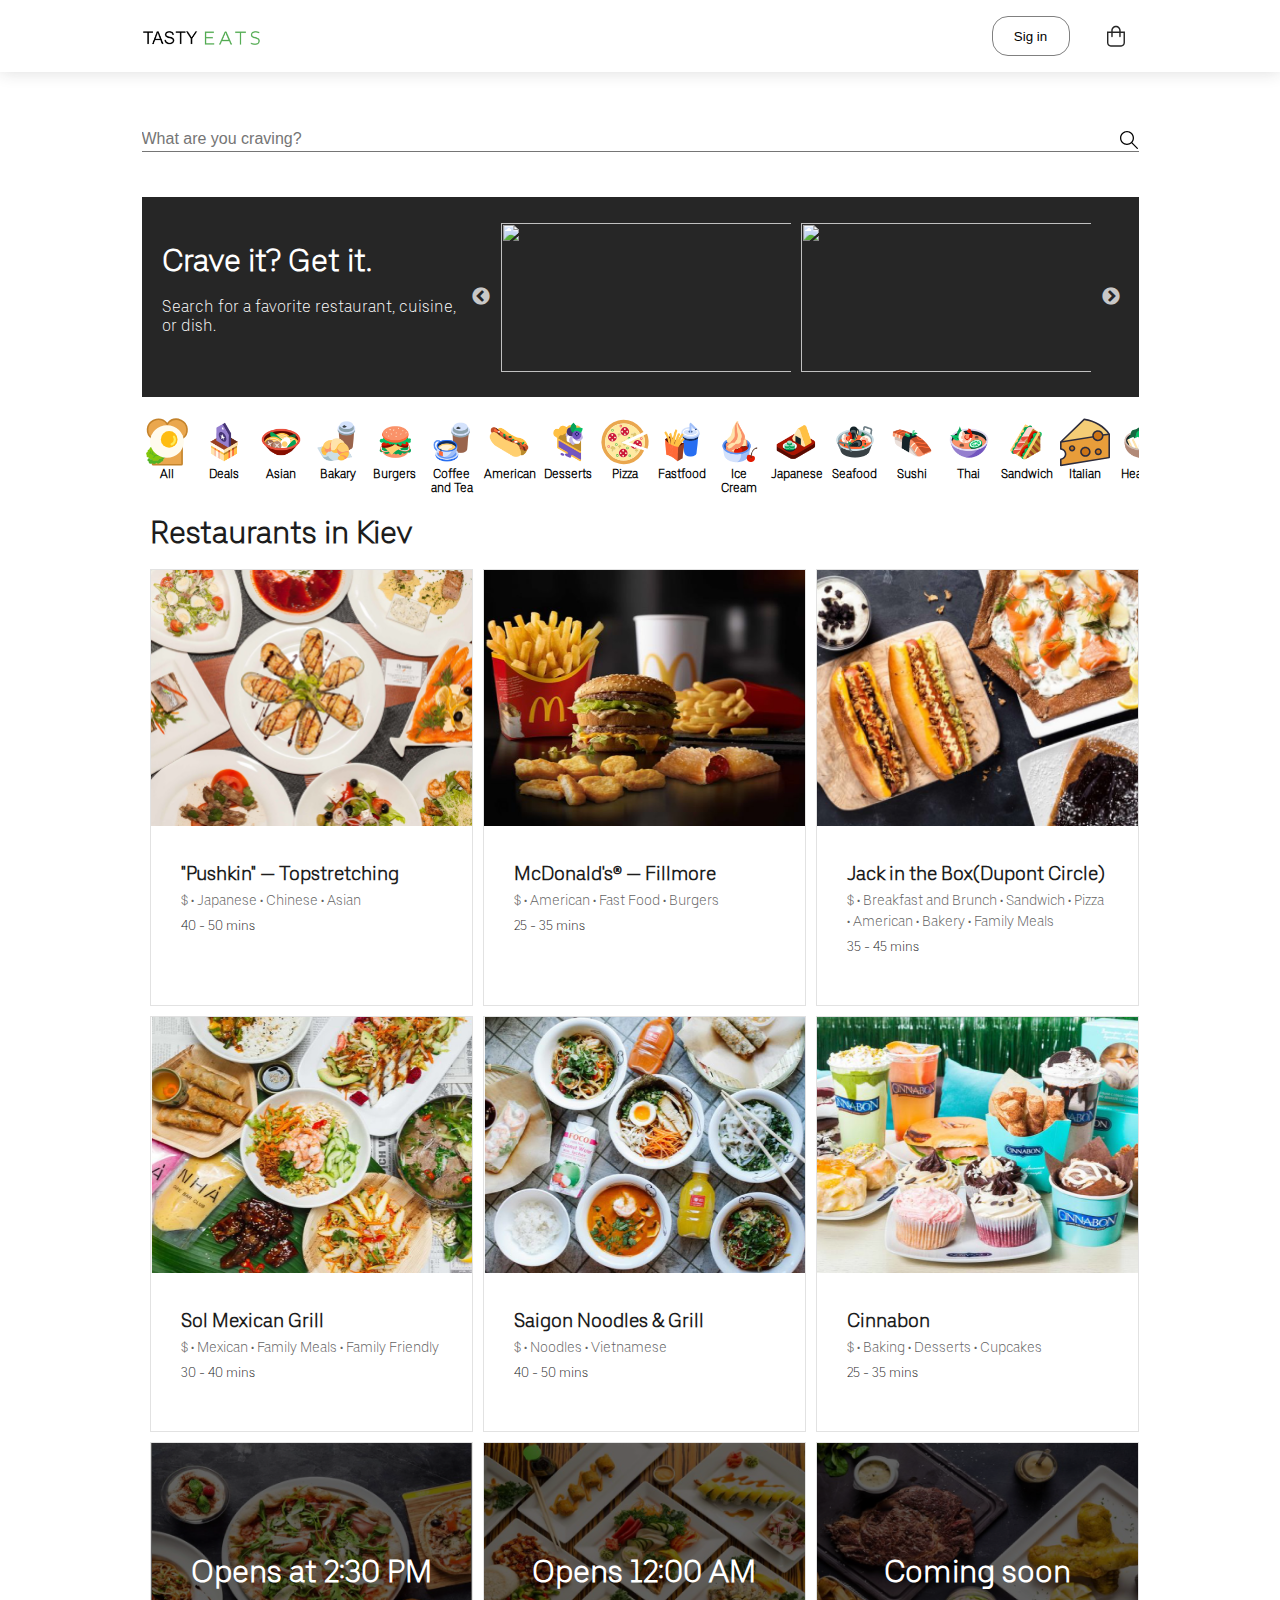
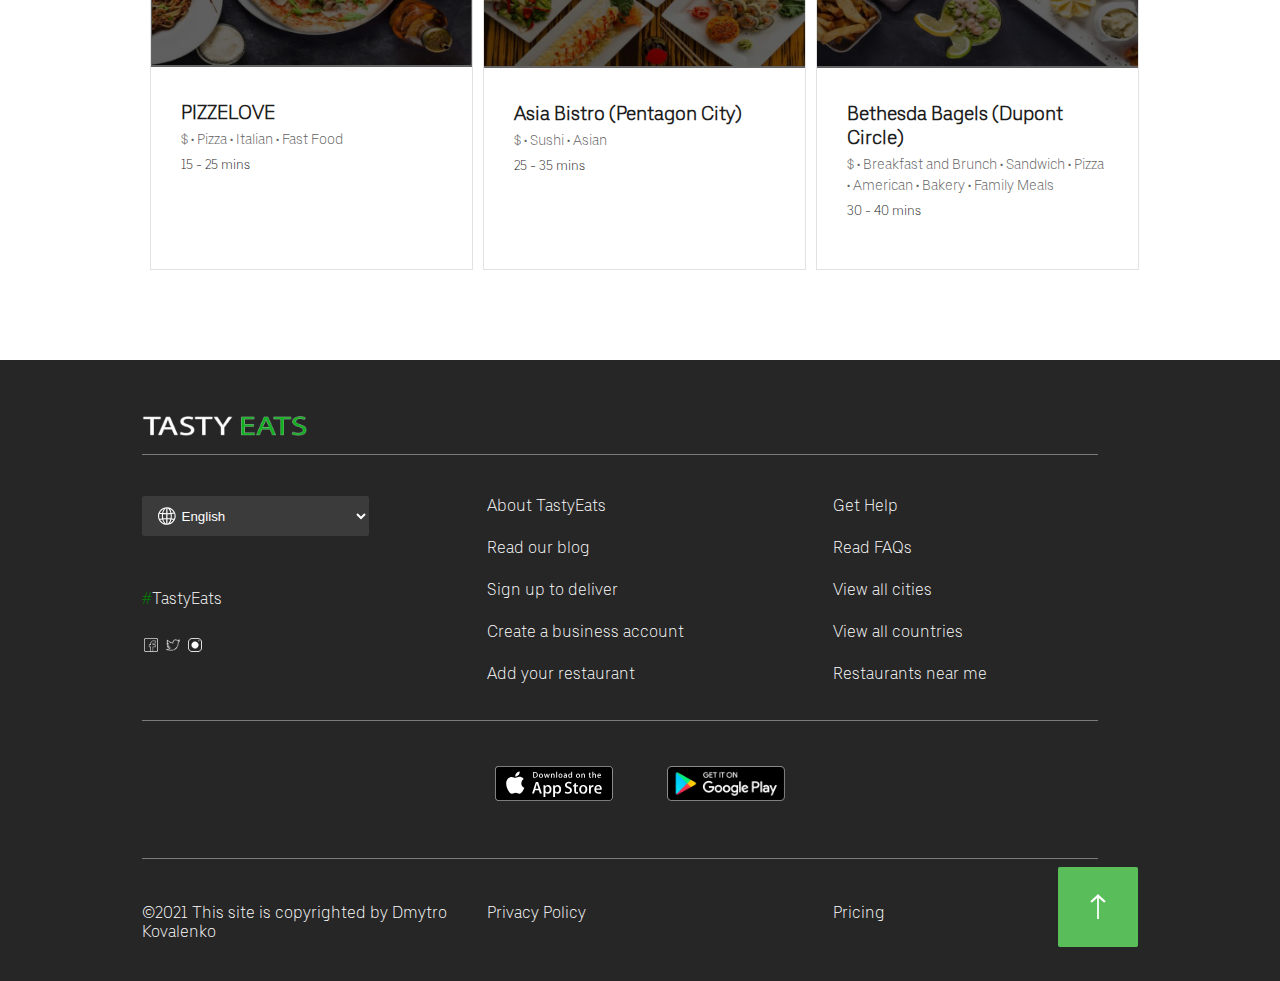
==== commit 362a78e7: "create_modernDesigen" ====
--- a/index.html
+++ b/index.html
@@ -1,419 +1,450 @@
 <!DOCTYPE html>
 <html lang="en-US">
+
 <head>
-  <meta charset="UTF-8">
-  <link rel="stylesheet" href="./css/a.css">
-  <meta name="viewport" content="width=device-width, initial-scale=1.0">
-  <link rel="stylesheet" type="text/css" href="slick/slick.css"/>
-  <link rel="stylesheet" type="text/css" href="slick/slick-theme.css"/>
-  <title>TastyEats</title>
- 
- 
-<body>
-   
-  <header id="top">
-    <div class="wraper">
-      <img class="logo"src="./img/mylogo.png" alt="">
-      <input type="submit" value="Sig in" onclick="document.location='./Sig_in.html'">
-      <a href="./basket.html"><img src="./img/basket-1.svg" alt=""></a>
-    </div>
-  </header>
-
-  <section>
-    <input type="text" name="" id="seach" placeholder="What are you craving?">
-    
-    <div class="advertising">
-
-      <div class="advertising_txt">
-        <h1>Crave it? Get it.</h1>
-        <p>Search for a favorite restaurant, cuisine, or dish.</p>
-      </div>
-
-        <div class="swiper-container_advertising">
-          <div class="swiper-wrapper">
-            <div class="swiper-slide">
-              <a href="page404.html"><img src="./img/advertising1.png" alt=""></a>
+    <meta charset="UTF-8">
+
+    <meta name="viewport" content="width=device-width, initial-scale=1.0">
+    <link rel="stylesheet" type="text/css" href="slick/slick.css" />
+    <link rel="stylesheet" type="text/css" href="slick/slick-theme.css" />
+    <link rel="stylesheet" href="./css/a.css">
+    <title>TastyEats</title>
+
+
+    <body>
+
+        <header id="top">
+            <div class="wraper">
+                <img class="logo" src="./img/mylogo.png" alt="">
+                <input type="submit" value="Sig in" onclick="document.location='./Sig_in.html'">
+                <a href="./basket.html"><img src="./img/basket-1.svg" alt=""></a>
             </div>
-            <div class="swiper-slide">
-              <a href="page404.html"><img src="./img/Screenshot_5.jpg" alt=""></a>
+        </header>
+
+        <section>
+            <div class="search">
+                <input type="text" name="" placeholder="What are you craving?" required>
+                <button type="submit">sd</button>
+
             </div>
-            <div class="swiper-slide">
-              <a href="page404.html"><img src="./img/advertising3.png" alt=""></a>
+
+
+            <div class="advertising">
+
+                <div class="advertising_txt">
+                    <h1>Crave it? Get it.</h1>
+                    <p>Search for a favorite restaurant, cuisine, or dish.</p>
+                </div>
+
+                <div class="swiper-container_advertising">
+                    <div class="swiper-wrapper">
+                        <div class="swiper-slide">
+                            <a href="page404.html"><img src="./img/advertising1.png" alt=""></a>
+                        </div>
+                        <div class="swiper-slide">
+                            <a href="page404.html"><img src="./img/Screenshot_5.jpg" alt=""></a>
+                        </div>
+                        <div class="swiper-slide">
+                            <a href="page404.html"><img src="./img/advertising3.png" alt=""></a>
+                        </div>
+                        <div class="swiper-slide">
+                            <a href="page404.html"><img src="./img/advertising4.png" alt=""></a>
+                        </div>
+                        <div class="swiper-slide">
+                            <a href="page404.html"><img src="./img/advertising5.png" alt=""></a>
+                        </div>
+                        <div class="swiper-slide">
+                            <a href="page404.html"><img src="./img/advertising6.png" alt=""></a>
+                        </div>
+                        <div class="swiper-slide">
+                            <a href="page404.html"><img src="./img/advertising7.png" alt=""></a>
+                        </div>
+                        <div class="swiper-slide">
+                            <a href="page404.html"><img src="./img/advertising8.png" alt=""></a>
+                        </div>
+
+                    </div>
+
+                    <!-- Add Pagination -->
+                    <div class="swiper-pagination"></div>
+
+                    <!-- Swiper JS advertising -->
+                    <script src="https://unpkg.com/swiper/swiper-bundle.min.js"></script>
+
+                    <!-- Initialize Swiper  advertising-->
+                    <script>
+                        var swiper = new Swiper('.swiper-container_advertising', {
+                            speed: 2000,
+                            autoplay: {
+                                delay: 3000,
+                            },
+                            pagination: {
+                                el: '.swiper-pagination',
+                            },
+                        });
+                    </script>
+
+                </div>
+
+                <div class="slidermain">
+                    <div class="slider single-item">
+                        <div><img src="./img/advertising1.png" alt=""></div>
+                        <div><img src="./img/advertising3.png" alt=""></div>
+                        <div><img src="./img/advertising4.png" alt=""></div>
+                        <div><img src="./img/advertising5.png" alt=""></div>
+                        <div><img src="./img/advertising6.png" alt=""></div>
+                        <div><img src="./img/advertising7.png" alt=""></div>
+                    </div>
+                </div>
             </div>
-            <div class="swiper-slide">
-              <a href="page404.html"><img src="./img/advertising4.png" alt=""></a>
+
+
+
+            <!-- Swiper -->
+
+            <div class="swiper-container">
+                <div class="swiper-wrapper">
+                    <div class="swiper-slide">
+                        <div class="blok">
+                            <button type="button" data-filter="all">All</button>
+                        </div>
+                        <p>All</p>
+                    </div>
+                    <div class="swiper-slide">
+                        <div class="blok">
+                            <button type="button" data-filter=".category-Deals">Ice Cream and Froze..</button>
+                        </div>
+                        <p>Deals</p>
+                    </div>
+
+                    <div class="swiper-slide">
+                        <div class="blok">
+                            <button type="button" data-filter=".category-Asian">Ice Cream and Froze..</button>
+                        </div>
+                        <p>Asian</p>
+                    </div>
+
+                    <div class="swiper-slide">
+                        <div class="blok">
+                            <button type="button" data-filter=".category-Bakary">Ice Cream and Froze..</button>
+                        </div>
+                        <p>Bakary</p>
+                    </div>
+
+                    <div class="swiper-slide">
+                        <div class="blok">
+                            <button type="button" data-filter=".category-Burgers">Ice Cream and Froze..</button>
+                        </div>
+                        <p>Burgers</p>
+                    </div>
+
+                    <div class="swiper-slide">
+                        <div class="blok">
+                            <button type="button" data-filter=".category-Coffee">Ice Cream and Froze..</button>
+                        </div>
+                        <p>Coffee and Tea</p>
+                    </div>
+
+                    <div class="swiper-slide">
+                        <div class="blok">
+                            <button type="button" data-filter=".category-American">Ice Cream and Froze..</button>
+                        </div>
+                        <p>American</p>
+                    </div>
+
+                    <div class="swiper-slide">
+                        <div class="blok">
+                            <button type="button" data-filter=".category-Desserts">Ice Cream and Froze..</button>
+                        </div>
+                        <p>Desserts</p>
+                    </div>
+                    <div class="swiper-slide">
+                        <div class="blok">
+                            <button type="button" data-filter=".category-Pizza">Pizza</button>
+                        </div>
+                        <p>Pizza</p>
+                    </div>
+
+                    <div class="swiper-slide">
+                        <div class="blok">
+                            <button type="button" data-filter=".category-Fastfood"> Fastfood </button>
+                        </div>
+                        <p>Fastfood</p>
+                    </div>
+
+                    <div class="swiper-slide">
+                        <div class="blok">
+                            <button type="button" data-filter=".category-IceCream">Ice Cream and Froze..</button>
+                        </div>
+                        <p>Ice Cream</p>
+                    </div>
+
+                    <div class="swiper-slide">
+                        <div class="blok">
+                            <button type="button" data-filter=".category-Japanese">Ice Cream and Froze..</button>
+                        </div>
+                        <p>Japanese</p>
+                    </div>
+
+                    <div class="swiper-slide">
+                        <div class="blok">
+                            <button type="button" data-filter=".category-Seafood">Ice Cream and Froze..</button>
+                        </div>
+                        <p>Seafood</p>
+                    </div>
+
+                    <div class="swiper-slide">
+                        <div class="blok">
+                            <button type="button" data-filter=".category-Sushi">Ice Cream and Froze..</button>
+                        </div>
+                        <p>Sushi</p>
+                    </div>
+
+                    <div class="swiper-slide">
+                        <div class="blok">
+                            <button type="button" data-filter=".category-Thai">Ice Cream and Froze..</button>
+                        </div>
+                        <p>Thai</p>
+                    </div>
+
+                    <div class="swiper-slide">
+                        <div class="blok">
+                            <button type="button" data-filter=".category-Sandwich">Ice Cream and Froze..</button>
+                        </div>
+                        <p>Sandwich</p>
+                    </div>
+                    <div class="swiper-slide">
+                        <div class="blok">
+                            <button type="button" data-filter=".category-Italian">Ice Cream and Froze..</button>
+                        </div>
+                        <p>Italian</p>
+                    </div>
+
+                    <div class="swiper-slide">
+                        <div class="blok">
+                            <button type="button" data-filter=".category-Healthy">Ice Cream and Froze..</button>
+                        </div>
+                        <p>Healthy</p>
+                    </div>
+                </div>
             </div>
-            <div class="swiper-slide">
-              <a href="page404.html"><img src="./img/advertising5.png" alt=""></a>
+
+
+            <script src="https://unpkg.com/swiper/swiper-bundle.min.js"></script>
+
+
+            <script>
+                var swiper = new Swiper('.swiper-container', {
+                    slidesPerView: 11,
+                    spaceBetween: 24,
+                    scrollbar: {
+                        el: '.swiper-scrollbar',
+                        hide: true,
+                    },
+
+                    breakpoints: {
+                        // when window width is >= 320px
+                        320: {
+                            slidesPerView: 4,
+                            spaceBetween: 20
+                        },
+
+                        411: {
+                            slidesPerView: 5,
+                            spaceBetween: 27
+                        },
+
+                        768: {
+                            slidesPerView: 9,
+                            spaceBetween: 27
+                        },
+
+                        1024: {
+                            slidesPerView: 15,
+                            spaceBetween: 7
+                        },
+                    }
+                });
+            </script>
+
+            <h1>Restaurants in Kiev</h1>
+            <div class="container">
+                <div class="item mix category-Healthy category-Japanese category-Asian" data-order="1">
+
+                    <a href="./index2.html"><img src="./img/BG1.png" alt="" width="317px" height="256px"></a>
+
+                    <div class="small_container">
+                        <a href="./index2.html">"Pushkin" — Topstretching</a>
+                        <p id="type">$ • Japanese • Chinese • Asian</p>
+                        <p id="delivery-time">40 - 50 mins</p>
+                    </div>
+                </div>
+                <div class="item mix category-Burgers category-Fastfood category-American" data-order="2">
+                    <a href="./MC_DONALDS.html"><img src="./img/1-4.png" alt="" width="323px" height="256px"></a>
+                    <div class="small_container">
+                        <a href="./MC_DONALDS.html">McDonald's® — Fillmore</a>
+                        <p id="type">$ • American • Fast Food • Burgers</p>
+                        <p id="delivery-time">25 - 35 mins</p>
+                    </div>
+                </div>
+
+                <div class="item mix category-American category-Sandwich category-Fastfood category-Bakary" data-order="3">
+                    <a href="page404.html"><img src="./img/1-7.png" alt="" width="323px" height="256px"></a>
+                    <div class="small_container">
+                        <a href="page404.html">Jack in the Box(Dupont Circle)</a>
+                        <p id="type">$ • Breakfast and Brunch • Sandwich • Pizza • American • Bakery • Family Meals</p>
+                        <p id="delivery-time">35 - 45 mins</p>
+                    </div>
+                </div>
+
+                <div class="item mix category-Deals category-Seafood" data-order="4">
+                    <a href="page404.html"><img src="./img/1-2.png" alt="" width="323px" height="256px"></a>
+                    <div class="small_container">
+                        <a href="page404.html">Sol Mexican Grill</a>
+                        <p id="type">$ • Mexican • Family Meals • Family Friendly</p>
+                        <p id="delivery-time">30 - 40 mins</p>
+                    </div>
+                </div>
+
+                <div class="item mix category-Japanese category-Asian category-Deals category-Thai" data-order="5">
+                    <a href="page404.html"><img src="./img/1-1.png" alt="" width="323px" height="256px"></a>
+                    <div class="small_container">
+                        <a href="page404.html">Saigon Noodles & Grill</a>
+                        <p id="type">$ • Noodles • Vietnamese</p>
+                        <p id="delivery-time">40 - 50 mins</p>
+                    </div>
+                </div>
+
+                <div class="item mix category-Coffee category-Desserts category-IceCream" data-order="6">
+                    <a href="page404.html"><img src="./img/photo-2.png" alt="" width="323px" height="256px"></a>
+                    <div class="small_container">
+                        <a href="page404.html">Cinnabon</a>
+                        <p id="type">$ • Baking • Desserts • Cupcakes</p>
+                        <p id="delivery-time">25 - 35 mins</p>
+                    </div>
+                </div>
+
+                <div class="item mix category-Pizza category-American category-Italian category-Fastfood" data-order="7">
+                    <div class="big_container">
+                        <div class="black"></div>
+                        <H1>Opens at 2:30 PM</H1>
+                        <a href="page404.html"><img src="./img/1.png" alt="" width="323px" height="256px"></a>
+                    </div>
+                    <div class="small_container">
+                        <a href="page404.html">PIZZELOVE</a>
+                        <p id="type">$ • Pizza • Italian • Fast Food</p>
+                        <p id="delivery-time">15 - 25 mins</p>
+                    </div>
+                </div>
+
+                <div class="item mix category-Sushi category-Asian" data-order="8">
+                    <div class="big_container">
+                        <div class="black"></div>
+                        <H1>Opens 12:00 AM</H1>
+                        <a href="page404.html"><img src="./img/photo.png" alt="" width="323px" height="256px"></a>
+                    </div>
+                    <div class="small_container">
+                        <a href="page404.html">Asia Bistro (Pentagon City)</a>
+                        <p id="type">$ • Sushi • Asian</p>
+                        <p id="delivery-time">25 - 35 mins</p>
+                    </div>
+                </div>
+
+                <div class="item mix category-Pizza category-American category-Bakary category-Sandwich category-Bakary" data-order="9">
+                    <div class="big_container">
+                        <div class="black"></div>
+                        <H1>Coming soon</H1>
+                        <a href="page404.html"><img src="./img/photo-1.png" alt="" width="323px"></a>
+                    </div>
+                    <div class="small_container">
+                        <a href="page404.html">Bethesda Bagels (Dupont Circle)</a>
+                        <p id="type">$ • Breakfast and Brunch • Sandwich • Pizza • American • Bakery • Family Meals</p>
+                        <p id="delivery-time">30 - 40 mins</p>
+                    </div>
+                </div>
+
+        </section>
+
+        <footer>
+            <div class="footercontainer">
+                <div class="up-batton">
+                    <a href="#top"><img src="./img/up.png" alt=""></a>
+                </div>
+                <div class="header">
+                    <div class="logo">
+                        <img class="logo" src="./img/MY-logo.png" alt="">
+                    </div>
+                </div>
+
+                <img src="./img/line.png" alt="">
+                <div class="medium">
+                    <div class="blok blok1">
+                        <div class="it">
+                            <select id="select">
+              <option>English</option>
+              <option>Русский</option>
+              <option>Deutsch</option>
+            </select>
+                        </div>
+
+                        <div class="it">
+                            <p><span>#</span>TastyEats</p>
+                        </div>
+
+                        <div class="it">
+                            <a href="page404.html"><img src="./img/facebook.png" alt="" width="18px" height="18px"></a>
+                            <a href="page404.html"><img src="./img/twitter.png" alt="" width="18px" height="18px"></a>
+                            <a href="page404.html"><img src="./img/instagram.png" alt="" width="18px" height="18px"></a>
+                        </div>
+
+                    </div>
+                    <div class="blok">
+                        <ul>
+                            <li><a href="page404.html">About TastyEats</a></li>
+                            <li><a href="page404.html">Read our blog</a></li>
+                            <li><a href="page404.html">Sign up to deliver</a></li>
+                            <li><a href="page404.html">Create a business account</a></li>
+                            <li><a href="page404.html">Add your restaurant</a></li>
+
+                        </ul>
+                    </div>
+                    <div class="blok">
+                        <ul>
+                            <li><a href="page404.html">Get Help</a></li>
+                            <li><a href="page404.html">Read FAQs</a></li>
+                            <li><a href="page404.html">View all cities</a></li>
+                            <li><a href="page404.html">View all countries</a></li>
+                            <li><a href="page404.html">Restaurants near me</a></li>
+                        </ul>
+                    </div>
+
+                </div>
+                <img src="./img/line.png" alt="">
+
+                <div class="apps">
+                    <div class="link1">
+                        <a href="page404.html"><img src="./img/AppStore.svg" alt=""></a>
+                    </div>
+                    <div class="link2">
+                        <a href="page404.html"><img src="./img/googpl.png" alt=""></a>
+                    </div>
+                </div>
+                <img src="./img/line.png" alt="">
+                <div class="footergrid">
+                    <div class="item">©2021 This site is copyrighted by Dmytro Kovalenko </div>
+                    <div class="item"><a href="page404.html">Privacy Policy</a></div>
+                    <div class="item"><a href="page404.html">Pricing</a></div>
+                </div>
             </div>
-            <div class="swiper-slide">
-              <a href="page404.html"><img src="./img/advertising6.png" alt=""></a>
-            </div>
-            <div class="swiper-slide">
-              <a href="page404.html"><img src="./img/advertising7.png" alt=""></a>
-            </div>
-            <div class="swiper-slide">
-              <a href="page404.html"><img src="./img/advertising8.png" alt=""></a>
-            </div>
-  
-          </div>
-  
-          <!-- Add Pagination -->
-          <div class="swiper-pagination"></div>
-     
-          <!-- Swiper JS advertising -->
-          <script src="https://unpkg.com/swiper/swiper-bundle.min.js"></script>
-      
-          <!-- Initialize Swiper  advertising-->
-          <script>
-          var swiper = new Swiper('.swiper-container_advertising', {
-            speed:2000, 
-            autoplay: {
-              delay: 3000,
-            },
-            pagination: {
-              el: '.swiper-pagination',
-            },
-          });
-          </script>
-  
-         </div>
-
-      <div class="slidermain">
-        <div class="slider single-item">
-          <div><img src="./img/advertising1.png" alt=""></div>
-          <div><img src="./img/advertising3.png" alt=""></div>
-          <div><img src="./img/advertising4.png" alt=""></div>
-          <div><img src="./img/advertising5.png" alt=""></div>
-          <div><img src="./img/advertising6.png" alt=""></div>
-          <div><img src="./img/advertising7.png" alt=""></div>
-        </div>
-      </div>
-    </div>
-
-
-    	<!-- Swiper -->
-	<div class="swiper-container">
-		<div class="swiper-wrapper">
-      <div class="swiper-slide">
-        <div class="blok">
-          <a href="page404.html"><img src="./img/icons/slider/deals.png" alt=""></a>
-        </div>
-        <p>Deals</p>
-      </div>
-
-			<div class="swiper-slide">
-        <div class="blok">
-          <a href="page404.html"><img src="./img/icons/slider/asian.png" alt=""></a>
-        </div>
-        <p>Asian</p>
-      </div>
-      
-      <div class="swiper-slide">
-        <div class="blok">
-          <a href="page404.html"><img src="./img/icons/slider/bakery.png" alt=""></a>
-        </div>
-        <p>Bakary</p>
-      </div>
-
-      <div class="swiper-slide">
-        <div class="blok">
-          <a href="page404.html"><img src="./img/icons/slider/burger.png" alt=""></a>
-        </div>
-        <p>Burgers</p>
-      </div>
-
-			<div class="swiper-slide">
-        <div class="blok">
-          <a href="page404.html"><img src="./img/icons/slider/coffeeandtea.png" alt=""></a>
-        </div>
-        <p>Coffee and Tea</p>
-      </div>
-    
-      <div class="swiper-slide">
-        <div class="blok">
-          <a href="page404.html"><img src="./img/icons/slider/american.png" alt=""></a>
-        </div>
-        <p>American</p>
-      </div>
-      
-      <div class="swiper-slide">
-        <div class="blok">
-          <a href="page404.html"><img src="./img/icons/slider/dessert.png" alt=""></a>
-         </div> 
-        <p>Desserts</p>
-      </div>
-      
-      <div class="swiper-slide">
-        <div class="blok">
-         <a href="page404.html"><img src="./img/icons/slider/fastfood.png" alt=""></a>
-        </div>
-        <p>Fastfood</p>
-      </div>
-
-			<div class="swiper-slide">
-        <div class="blok">
-          <a href="page404.html"><img src="./img/icons/slider/icecreamandyogort.png" alt=""></a>
-        </div>  
-        <p>Ice Cream and Froze..</p>
-      </div>
-
-      <div class="swiper-slide">
-        <div class="blok">
-          <a href="page404.html"><img src="./img/icons/slider/japanese.png" alt=""></a>
-        </div>
-        <p>Japanese</p>
-      </div>
-
-      <div class="swiper-slide">
-        <div class="blok">
-          <a href="page404.html"><img src="./img/icons/slider/seafood.png" alt=""></a>
-        </div>
-        <p>Seafood</p>
-      </div>
-
-      <div class="swiper-slide">
-        <div class="blok">
-          <a href="page404.html"><img src="./img/icons/slider/sushi.png" alt=""></a>
-        </div>  
-        <p>Sushi</p>
-      </div>
-
-      <div class="swiper-slide">
-        <div class="blok">
-          <a href="page404.html"><img src="./img/icons/slider/thai.png" alt=""></a>
-        </div>
-        <p>Thai</p>
-      </div>
-
-      <div class="swiper-slide">
-        <div class="blok">
-          <a href="page404.html"><img src="./img/icons/slider/sandwich.png" alt=""></a>
-        </div>
-        <p>Sandwich</p>
-      </div>
-
-
-      <div class="swiper-slide">
-        <div class="blok">
-          <a href="page404.html"><img src="./img/icons/slider/healthy.png" alt=""></a>
-        </div>
-        <p>Healthy</p>
-      </div>
-		</div>
-	</div>
-
-	<!-- Swiper JS -->
-	<script src="https://unpkg.com/swiper/swiper-bundle.min.js"></script>
-
-	<!-- Initialize Swiper -->
-  <script>
-		var swiper = new Swiper('.swiper-container', {
-      slidesPerView: 11,
-      spaceBetween: 24,
-      scrollbar: {
-        el: '.swiper-scrollbar',
-        hide: true,
-      },
-      
-      breakpoints: {
-    // when window width is >= 320px
-    320: {
-      slidesPerView: 4,
-      spaceBetween: 20
-    },
-
-    411: {
-      slidesPerView: 5,
-      spaceBetween: 27
-    },
-
-    768: {
-      slidesPerView: 9,
-      spaceBetween: 27
-    },
-
-    1024: {
-      slidesPerView: 15,
-      spaceBetween: 7
-    },
-  }
-    });
-	</script>
-
-    <h1>Restaurants in Kiev</h1>
-    <div class="container">
-     <div class="item">
-        
-          <a href="./index2.html"><img src="./img/BG1.png" alt="" width="317px" height="256px"></a> 
-        
-        <div class="small_container">
-          <a href="./index2.html">"Pushkin" — Topstretching</a>
-          <p id="type">$ • Japanese • Chinese • Asian</p>
-          <p id="delivery-time">40 - 50 mins</p>
-        </div>
-      </div>
-
-      <div class="item">
-        <a href="./MC_DONALDS.html"><img src="./img/1-4.png" alt="" width="323px" height="256px"></a>  
-        <div class="small_container">
-          <a href="./MC_DONALDS.html">McDonald's®  — Fillmore</a>
-          <p id="type">$ • American • Fast Food • Burgers</p>
-          <p id="delivery-time">25 - 35 mins</p>
-        </div>
-      </div>
-    
-      <div class="item">
-        <a href="page404.html"><img src="./img/1-7.png" alt="" width="323px" height="256px" ></a>  
-        <div class="small_container">
-          <a href="page404.html">Jack in the Box(Dupont Circle)</a>
-          <p id="type">$ • Breakfast and Brunch • Sandwich • Pizza • American • Bakery • Family Meals</p>
-          <p id="delivery-time">35 - 45 mins</p>
-        </div>
-      </div>
-
-      <div class="item">
-        <a href="page404.html"><img src="./img/1-2.png" alt=""width="323px" height="256px"></a>  
-        <div class="small_container">
-          <a href="page404.html">Sol Mexican Grill</a>
-          <p id="type">$ • Mexican • Family Meals • Family Friendly</p>
-          <p id="delivery-time">30 - 40 mins</p>
-        </div>
-      </div>
-
-      <div class="item">
-        <a href="page404.html"><img src="./img/1-1.png" alt="" width="323px" height="256px"></a>  
-        <div class="small_container">
-          <a href="page404.html">Saigon Noodles & Grill</a>
-          <p id="type">$ • Noodles • Vietnamese</p>
-          <p id="delivery-time">40 - 50 mins</p>
-        </div>
-      </div>
-
-      <div class="item">
-        <a href="page404.html"><img src="./img/photo-2.png" alt="" width="323px" height="256px"></a>  
-        <div class="small_container">
-          <a href="page404.html">Cinnabon</a>
-          <p id="type">$ • Baking • Desserts • Cupcakes</p>
-          <p id="delivery-time">25 - 35 mins</p>
-        </div>
-      </div>
-
-      <div class="item">
-        <div class="big_container">
-          <div class="black"></div>
-          <H1>Opens at 2:30 PM</H1>
-          <a href="page404.html"><img src="./img/1.png" alt="" width="323px" height="256px"></a>  
-        </div>
-        <div class="small_container">
-          <a href="page404.html">PIZZELOVE</a>
-          <p id="type">$ • Pizza • Italian • Fast Food</p>
-          <p id="delivery-time">15 - 25 mins</p>
-        </div>
-      </div>
-
-      <div class="item">
-        <div class="big_container">
-          <div class="black"></div>
-          <H1>Opens 12:00 AM</H1>
-          <a href="page404.html"><img src="./img/photo.png" alt="" width="323px" height="256px"></a>  
-        </div>
-        <div class="small_container">
-          <a href="page404.html">Asia Bistro (Pentagon City)</a>
-          <p id="type">$ • Sushi • Asian</p>
-          <p id="delivery-time">25 - 35 mins</p>
-        </div>
-      </div>
-
-      <div class="item">
-        <div class="big_container">
-          <div class="black"></div>
-          <H1>Coming soon</H1>
-          <a href="page404.html"><img src="./img/photo-1.png" alt="" width="323px" ></a>  
-        </div>
-        <div class="small_container">
-          <a href="page404.html">Bethesda Bagels (Dupont Circle)</a>
-          <p id="type">$ • Breakfast and Brunch • Sandwich • Pizza • American • Bakery • Family Meals</p>
-          <p id="delivery-time">30 - 40 mins</p>
-        </div>
-      </div>
-
-  </section>
-
-<footer>
-    <div class="footercontainer">
-      <div class="up-batton">
-        <a href="#top"><img src="./img/up.png" alt=""></a>
-      </div>
-      <div class="header">
-        <div class="logo">
-          <img class="logo"src="./img/MY-logo.png" alt="">
-        </div>
-      </div>
-      
-        <img src="./img/line.png" alt="">
-        <div class="medium"> 
-          <div class="blok blok1">
-            <div class="it">
-              <select id="select">
-                <option>English</option>
-                <option>Русский</option>
-                <option>Deutsch</option>
-              </select>
-            </div>
-
-            <div class="it">
-              <p><span>#</span>TastyEats</p>
-            </div>
-
-            <div class="it">
-              <a href="page404.html"><img src="./img/facebook.png" alt="" width="18px" height="18px"></a>
-              <a href="page404.html"><img src="./img/twitter.png" alt="" width="18px" height="18px"></a>
-              <a href="page404.html"><img src="./img/instagram.png" alt="" width="18px" height="18px"></a>
-            </div>
- 
-          </div>
-          <div class="blok">
-            <ul>
-              <li><a href="page404.html">About TastyEats</a></li>
-              <li><a href="page404.html">Read our blog</a></li>
-              <li><a href="page404.html">Sign up to deliver</a></li>
-              <li><a href="page404.html">Create a business account</a></li>
-              <li><a href="page404.html">Add your restaurant</a></li>
-              
-            </ul>
-          </div>
-          <div class="blok">
-            <ul>
-              <li><a href="page404.html">Get Help</a></li>
-              <li><a href="page404.html">Read FAQs</a></li>
-              <li><a href="page404.html">View all cities</a></li>
-              <li><a href="page404.html">View all countries</a></li>
-              <li><a href="page404.html">Restaurants near me</a></li>
-            </ul>
-          </div>
-
-        </div>
-        <img src="./img/line.png" alt="">
-      
-      <div class="apps">      
-        <div class="link1"><a href="page404.html"><img src="./img/AppStore.svg" alt=""></a></div>
-        <div class="link2"><a href="page404.html"><img src="./img/googpl.png" alt=""></a></div>
-      </div>
-      <img src="./img/line.png" alt="">
-      <div class="footergrid">
-        <div class="item">©2021 This site is copyrighted by Dmytro Kovalenko </div>
-        <div class="item"><a href="page404.html">Privacy Policy</a></div>
-        <div class="item"><a href="page404.html">Pricing</a></div>
-      </div>
-    </div>
-
-  <script src="https://code.jquery.com/jquery-3.5.1.slim.min.js"></script>
-	<script src="slick/slick.min.js"></script>
-	<script src="js/main.js"></script>
-</footer>
-
-
- 
-</body>
+
+            <script src="https://code.jquery.com/jquery-3.5.1.slim.min.js"></script>
+            <script src="slick/slick.min.js"></script>
+            <script src="js/main.js"></script>
+            <script src="js/mixitup.min.js"></script>
+        </footer>
+
+
+
+    </body>
+
 </html>--- a/css/a.css
+++ b/css/a.css
@@ -1,626 +1,783 @@
+/*
+* Prefixed by https://autoprefixer.github.io
+* PostCSS: v7.0.29,
+* Autoprefixer: v9.7.6
+* Browsers: last 4 version
+*/
+
 @font-face {
-  font-family: 'Roboto';
-  src:url("../fonts/TextLight.otf")  format("opentype");
-}
-
-
-* {box-sizing: border-box;
+    font-family: 'Roboto';
+    src: url("../fonts/TextLight.otf") format("opentype");
+}
+
+* {
+    -webkit-box-sizing: border-box;
+    box-sizing: border-box;
     padding: 0;
     margin: 0;
-}
-
-
-html{
-  box-sizing: border-box;
-}
-
-body{
-  margin: 0px;
-  font-family: 'Roboto', "Сyrylik";
-  font-style: normal;
-
-}
-
-header{
-  height: 100%;
-  box-shadow: 0px 0px 16px rgba(38, 38, 38, 0.16);
-}
+    -webkit-tap-highlight-color: transparent;
+    outline: none
+}
+
+html {
+    -webkit-box-sizing: border-box;
+    box-sizing: border-box;
+}
+
+body {
+    margin: 0px;
+    font-family: 'Roboto', "Сyrylik";
+    font-style: normal;
+}
+
+header {
+    height: 100%;
+    -webkit-box-shadow: 0px 0px 16px rgba(38, 38, 38, 0.16);
+    box-shadow: 0px 0px 16px rgba(38, 38, 38, 0.16);
+}
+
 
 /*-----------------------HEADER--------------------*/
 
-.wraper{
-  background-color: rgb(255, 255, 255);
-  max-width: 997px;
-  margin: 0 auto;
-  height: 72px;
-  position: relative;
-}
-
-.wraper .logo{
-  max-width: 120px;
-  position: absolute;
-  top: 30px;
-}
-
-.wraper a img{
-  max-width: 19px;
-  max-height: 22px;
-}
-
-.wraper input{
-  width: 78px;
-  height: 40px;
-  position: absolute;
-  left: 850px;
-  top: 16px;
-  outline: none;
-  border: 0.5px solid grey;
-  border-radius: 16px;
-  background: #FFFFFF;
-}
-
-.wraper input:hover{
-  box-shadow: 0px 0px 16px rgba(38, 38, 38, 0.16);
-}
-
-.wraper input:active{
-  background-color: black;
-  color: #FFFFFF;
-}
-
-.wraper a{
-  position: absolute;
-  left: 965px;
-  top: 25px
-}
+.wraper {
+    background-color: rgb(255, 255, 255);
+    max-width: 997px;
+    margin: 0 auto;
+    height: 72px;
+    position: relative;
+}
+
+.wraper .logo {
+    max-width: 120px;
+    position: absolute;
+    top: 30px;
+    cursor: pointer;
+}
+
+.wraper a img {
+    max-width: 19px;
+    max-height: 22px;
+}
+
+.wraper input {
+    width: 78px;
+    height: 40px;
+    position: absolute;
+    left: 850px;
+    top: 16px;
+    outline: none;
+    border: 0.5px solid grey;
+    border-radius: 16px;
+    background: #FFFFFF;
+    cursor: pointer;
+}
+
+.wraper input:hover {
+    -webkit-box-shadow: 0px 0px 16px rgba(38, 38, 38, 0.16);
+    box-shadow: 0px 0px 16px rgba(38, 38, 38, 0.16);
+}
+
+.wraper input:active {
+    background-color: black;
+    color: #FFFFFF;
+}
+
+.wraper a {
+    position: absolute;
+    left: 965px;
+    top: 25px
+}
+
 
 /*-----------------------SECTION--------------------*/
 
 section {
-  display: grid;
-  max-width: 997px;
-  margin:  0px auto 90px;
-  height: 100%;
-}
-
-section #seach{
-  width: 100%;
-  font-size: 16px;
-  line-height: 24px;
-  outline: none;
-  border: none;
-  border-bottom: 1px solid #757575;
-  margin: 55px 0px 45px 0px;
-}
-
-section .advertising{
-  height: 200px;
-  background: #262626;
-  display: grid;
-  align-content: center;
-  grid-template-columns: 1fr 2fr;
-  column-gap: 33px;
-  margin-bottom: 20px;
-  position: relative;
-}
-
-section .advertising_txt{
-  padding-left: 20px;
-}
-
-section .advertising_txt h1{
-  color: white;
-  margin: 20px 0px 20px 0px;
-}
-
-section .advertising_txt p{
-  color: white;
-}
-
-section .slidermain{
-  position: relative;
-}
-
-.single-item{
-  margin: 0px ;
-  width: 600px;
-}
-
-.single-item img{
-  width: 300px;
-  padding: 0px 5px;
-  height: 149px;
+    display: -ms-grid;
+    display: grid;
+    max-width: 997px;
+    margin: 0px auto 90px;
+    height: 100%;
+}
+
+section .search {
+    position: relative;
+}
+
+section .search input {
+    width: 100%;
+    font-size: 16px;
+    line-height: 24px;
+    outline: none;
+    border: none;
+    border-bottom: 1px solid #757575;
+    margin: 55px 0px 45px 0px;
+}
+
+section .search button {
+    position: absolute;
+    right: 0;
+    top: 58px;
+    background-color: transparent;
+    border: none;
+    font-size: 0;
+    background-image: url(../img/icons/search.svg);
+    height: 20px;
+    width: 20px;
+}
+
+section .advertising {
+    height: 200px;
+    background: #262626;
+    display: -ms-grid;
+    display: grid;
+    -ms-flex-line-pack: center;
+    align-content: center;
+    -ms-grid-columns: 1fr 33px 2fr;
+    grid-template-columns: 1fr 2fr;
+    -webkit-column-gap: 33px;
+    -moz-column-gap: 33px;
+    column-gap: 33px;
+    margin-bottom: 20px;
+    position: relative;
+}
+
+section .advertising_txt {
+    padding-left: 20px;
+}
+
+section .advertising_txt h1 {
+    color: white;
+    margin: 20px 0px 20px 0px;
+}
+
+section .advertising_txt p {
+    color: white;
+}
+
+section .slidermain {
+    position: relative;
+}
+
+.single-item {
+    margin: 0px;
+    width: 600px;
+}
+
+.single-item img {
+    width: 300px;
+    padding: 0px 5px;
+    height: 149px;
 }
 
 .swiper-container_advertising {
-  display: none;
+    display: none;
 }
 
 
 /*---------------swiper-----------*/
+
+.swiper-wrapper .slick-track {
+    display: flex;
+}
+
+.swiper-wrapper .slick-list {
+    overflow: hidden;
+}
+
+.swiper-wrapper .slick-slide {
+    display: flex;
+    flex-direction: column;
+    align-items: center
+}
+
 .swiper-container {
-	overflow: hidden;
-	list-style: none;
-	padding: 0;
-    z-index: 1;
-  
-}
-
-.swiper-wrapper {
-	position: relative;
-	z-index: 1;
-	display: flex;
-	transition-property: transform;
-	box-sizing: content-box
-}
-
-.swiper-container-free-mode>.swiper-wrapper {
-	transition-timing-function: ease-out;
-	margin: 0 auto
-}
-
-
-.swiper-slide .blok:hover{
-  border-radius: 50%;
-  background-color: rgba(100, 100, 114, 0.24);
-}
-
-.swiper-slide img{
-  width: 60px;
-  height: 60px;
-}
-
-.swiper-slide p{
-  text-align: center;
-  font-weight: bold;
-  font-size: 12px;
-}
-/*---------------swiper end-----------*/
-
-section h1{
-  font-size: 31px;
-  line-height: 34px;
-  margin: 20px 0px 20px 8px;
-  color: #1D1D1D;;
-}
-
-.big_container{
-  position: relative;
-}
-
-.container  a{
-  font-size: 19px;
-  line-height: 24px;
-  color: #1D1D1D;
-  text-decoration: none;
-  font-weight: bold
-}
-
-.big_container img{
-  height: fit-content;
-}
-
-.item H1{
-  text-align: center;
-  position: absolute;
-  top: 0px;
-  left: 0px;
-  right: 0px;
-  color: rgb(255, 255, 255);
-  margin:  111px auto;
-}
-
-.item .black{
-  position: absolute;
-  top: 0px;
-  left: 0px;
-  right: 0px;
-  background-color: rgba(0, 0, 0, 0.61);
-  height: 98%;
-}
-
-
-/*-----------------------CONTAINER--------------------*/
-
-.container{
-  display: grid;
-  grid-template-columns: repeat(3, 1fr);
-  gap: 10px;
-  margin-left: 8px;
-}
-
-.container .small_container{
-  margin-top: 16px;
-}
-
-.container  #type{
-  font-size: 14px;
-  line-height: 21px;
-  color: #626262;
-  margin: 4px 0px 4px 0px;
-}
-
-.container #delivery-time {
-  font-size: 13px;
-  line-height: 21px;
-  color: #1D1D1D;
-  margin-bottom: 30px;
-}
-
-
-/*-----------------------FOOTER--------------------*/
-
-.up-batton {
-  position: absolute;
-  right: 1px;
-  bottom: 30px;
-}
-
-footer a {
-  color: #FFFFFF;
-  text-decoration: none;
-}
-
-footer a:hover{
-  text-decoration: underline;
-}
-
-
-footer {
-  grid-template-rows: repeat(4, 1fr);
-  background: #262626;
-  color: white;
-}
-
-footer .footercontainer{
-  max-width: 997px;
-  margin: 0 auto;
-  position: relative;
-}
-
-footer .header{ 
-  padding-top: 56px;
-}
-
-footer .header .logo img{
-  max-width: 190px;
-  max-height: 20px;
-}
-
-footer .medium {
-  display: grid;
-  grid-template-columns: repeat(3, 1fr);
-  grid-column-gap: 40px;
-}
-
-footer .apps{
-  text-align: center;
-  margin: 41px 0px 39px 0px; 
-}
-
-
-.link1{
-  display: inline-block;
-  margin-right: 50px;
-}
-
-.link2{
-  display: inline-block;
-}
-
-footer .apps img{
-  max-width: 120px;
-  max-height: 35px;
-}
-
-footer .medium {
-  margin-top: 37px;
-}
-
-.blok1{
-  display: grid;
-  grid-template-rows: repeat(3, 1fr);
-}
-
-footer .medium .blok select {
-  height: 40px;
-  width: 227px;
-  background-color: #3B3B3B;
-  background-image: url("../img/world.svg");
-  background-size: 18px;
-  background-position: 16px  center ;
-  background-repeat: no-repeat;
-
-  border-radius: 2px; 
-  outline: none;
-  cursor: pointer;
-  border: none;
-  color: #FFFFFF;
-  padding-left: 36px;
-}
-
-footer .medium .blok select{
-  border: none;
-  box-shadow: none;
-}
-
-footer .medium .blok p{
-  margin-top: 23px;
-}
-
-footer .medium .blok span{
-  color: green;
-}
-
-#world{
-  position: absolute;
-  top: 147px;
-  left: 10px
-}
-
-footer .medium .blok #img{  
-  width: 15px;
-  height: 15px;
-}
-
-footer .footercontainer .footergrid{
-  display: grid;
-  grid-template-columns: repeat(3, 1fr);
-  column-gap: 40px;
-  margin: 40px 0px 0px 0px;
-  padding-bottom: 40px;
-}
-
-ul{
-  list-style-type:none
-}
-
-li{
-  margin-bottom: 23px;
-}
-
-
-@media screen and (max-width: 968px) {
-  .wraper input, .wraper a{
-    left: auto;}
-  
-  .wraper .logo{
-    left: 8px;
-  }
-  
-  .wraper input{
-    right: 64px;
-  }
-
-  .wraper a{
-    right: 25px;
-  }
-
-  section #seach{
-    padding-left: 8px;
-  }
-
-  section .advertising{
-    column-gap: 33px;
-  }
-
-  section .advertising_txt h1{
-    margin-bottom: 9px;
-  }
-
-  section .advertising .advertising_pic2{
-    padding-right: 8px;
-  }
-
-  .swiper-container_advertising {
-    display: none;
-  }
-
-  .single-item{
-    margin: 0px ;
-    width: 460px;
-  }
-  
-  .single-item img{
-    width: 227px;
-    padding: 0px 7px;
-    height: 140px;
-  }
-
-  .container img{
-    width: 100%;
-    height: 250px;
-  }
-
-  section h1{
-    font-size: 27px;
-    margin: 13px 0px 10px 8px;
-  }
-
-  .container{
-    display: grid;
-    grid-template-columns: repeat(2, 1fr);
-    margin-right: 8px;
-  }
-
-  footer .medium .blok p{
-  padding-bottom: 19px;
-  margin-top: 15px;
-  }
-
-  footer .footercontainer{
-    font-size: 13px;
-  }
-
-  footer .footercontainer {
-    padding-left: 8px;
-  }
-  footer .footercontainer img{
-    width: 100%;
-  }
-  
-  footer .apps img{
-    height: 35px;
-  }
-
-  .blok1 .it img{
-    width: 18px;
-  }
-
-  .up-batton {
-    right: 16px;
-    bottom: 60px;
-  }
-
-}
-
-@media screen and (max-width: 767px) {
-  .advertising_txt , .slidermain{
-    display: none;
-  }
-
-  :root {
-    --swiper-theme-color: #007aff
-  }
-  .swiper-container_advertising {	
-    display: block;
-    position: absolute;
     overflow: hidden;
     list-style: none;
     padding: 0;
     z-index: 1;
+}
+
+.swiper-wrapper {
+    position: relative;
+    z-index: 1;
+    display: -webkit-box;
+    display: -ms-flexbox;
+    display: flex;
+    -webkit-transition-property: -webkit-transform;
+    transition-property: -webkit-transform;
+    -o-transition-property: transform;
+    transition-property: transform;
+    transition-property: transform, -webkit-transform;
+    -webkit-box-sizing: content-box;
+    box-sizing: content-box;
+    min-width: 0;
+}
+
+.swiper-container-free-mode>.swiper-wrapper {
+    -webkit-transition-timing-function: ease-out;
+    -o-transition-timing-function: ease-out;
+    transition-timing-function: ease-out;
+    margin: 0 auto
+}
+
+.swiper-slide button {
+    font-size: 0;
+    height: 50px;
+    width: 50px;
+    background-size: cover;
+    background-position: center;
+    background-repeat: no-repeat;
+    border: none;
+    background-color: transparent;
+    cursor: pointer;
+}
+
+.swiper-slide button:hover {
+    border-radius: 50%;
+    background-color: rgba(114, 100, 100, 0.24);
+    transition: all .3s;
+}
+
+.swiper-wrapper .swiper-slide:nth-child(1) button {
+    background-image: url(../img/icons/slider/all.svg);
+}
+
+.swiper-wrapper .swiper-slide:nth-child(2) button {
+    background-image: url(../img/icons/slider/deals.png);
+}
+
+.swiper-wrapper .swiper-slide:nth-child(3) button {
+    background-image: url(../img/icons/slider/asian.png);
+}
+
+.swiper-wrapper .swiper-slide:nth-child(4) button {
+    background-image: url(../img/icons/slider/bakery.png);
+}
+
+.swiper-wrapper .swiper-slide:nth-child(5) button {
+    background-image: url(../img/icons/slider/burger.png);
+}
+
+.swiper-wrapper .swiper-slide:nth-child(6) button {
+    background-image: url(../img/icons/slider/coffeeandtea.png);
+}
+
+.swiper-wrapper .swiper-slide:nth-child(7) button {
+    background-image: url(../img/icons/slider/american.png);
+}
+
+.swiper-wrapper .swiper-slide:nth-child(8) button {
+    background-image: url(../img/icons/slider/dessert.png);
+}
+
+.swiper-wrapper .swiper-slide:nth-child(9) button {
+    background-image: url(../img/icons/slider/pizza.svg);
+}
+
+.swiper-wrapper .swiper-slide:nth-child(10) button {
+    background-image: url(../img/icons/slider/fastfood.png);
+}
+
+.swiper-wrapper .swiper-slide:nth-child(11) button {
+    background-image: url(../img/icons/slider/icecreamandyogort.png);
+}
+
+.swiper-wrapper .swiper-slide:nth-child(12) button {
+    background-image: url(../img/icons/slider/japanese.png);
+}
+
+.swiper-wrapper .swiper-slide:nth-child(13) button {
+    background-image: url(../img/icons/slider/seafood.png);
+}
+
+.swiper-wrapper .swiper-slide:nth-child(14) button {
+    background-image: url(../img/icons/slider/sushi.png);
+}
+
+.swiper-wrapper .swiper-slide:nth-child(15) button {
+    background-image: url(../img/icons/slider/thai.png);
+}
+
+.swiper-wrapper .swiper-slide:nth-child(16) button {
+    background-image: url(../img/icons/slider/sandwich.png);
+}
+
+.swiper-wrapper .swiper-slide:nth-child(17) button {
+    background-image: url(../img/icons/slider/italian.svg);
+}
+
+.swiper-wrapper .swiper-slide:nth-child(18) button {
+    background-image: url(../img/icons/slider/healthy.png);
+}
+
+.swiper-wrapper .swiper-slide:nth-child(11) button {
+    background-image: url(../img/icons/slider/icecreamandyogort.png);
+}
+
+.swiper-slide p {
+    text-align: center;
+    font-weight: bold;
+    font-size: 12px;
+}
+
+
+/*---------------swiper end-----------*/
+
+section h1 {
+    font-size: 31px;
+    line-height: 34px;
+    margin: 20px 0px 20px 8px;
+    color: #1D1D1D;
+    ;
+}
+
+.big_container {
+    position: relative;
+}
+
+.container a {
+    font-size: 19px;
+    line-height: 24px;
+    color: #1D1D1D;
+    text-decoration: none;
+    font-weight: bold
+}
+
+.big_container img {
+    height: -webkit-fit-content;
+    height: -moz-fit-content;
+    height: fit-content;
+}
+
+.item H1 {
+    text-align: center;
+    position: absolute;
+    top: 0px;
+    left: 0px;
+    right: 0px;
+    color: rgb(255, 255, 255);
+    margin: 111px auto;
+}
+
+.item .black {
+    position: absolute;
+    top: 0px;
+    left: 0px;
+    right: 0px;
+    background-color: rgba(0, 0, 0, 0.61);
+    height: 98%;
+}
+
+
+/*-----------------------CONTAINER--------------------*/
+
+.container {
+    display: -ms-grid;
+    display: grid;
+    -ms-grid-columns: 1fr 10px 1fr 10px 1fr;
+    grid-template-columns: repeat(3, 1fr);
+    gap: 10px;
+    margin-left: 8px;
+}
+
+.container .item {
+    border: 1px solid #e2e2e2;
+}
+
+.container .item img {
     width: 100%;
-    height: 100%;
-  }
-
-  .swiper-container_advertising .swiper-wrapper {
+}
+
+.container .item:hover {
+    box-shadow: 0px 16px 20px 0px rgba(215 215 215);
+    transition: all .5s;
+}
+
+.container .small_container {
+    padding: 30px 30px 18px;
+}
+
+.container #type {
+    font-size: 14px;
+    line-height: 21px;
+    color: #626262;
+    margin: 4px 0px 4px 0px;
+}
+
+.container #delivery-time {
+    font-size: 13px;
+    line-height: 21px;
+    color: #1D1D1D;
+    margin-bottom: 30px;
+}
+
+
+/*-----------------------FOOTER--------------------*/
+
+.up-batton {
     position: absolute;
-    width: 100%;
-    height: 100%;
-    z-index: 1;
-    display: flex;
-    transition-property: transform;
-    box-sizing: content-box;
-  }
-  
-  
-  .swiper-container_advertising .swiper-slide {
-    flex-shrink: 0;
-    width: 100%;
-    height: 100%;
+    right: 1px;
+    bottom: 30px;
+}
+
+footer a {
+    color: #FFFFFF;
+    text-decoration: none;
+}
+
+footer a:hover {
+    text-decoration: underline;
+}
+
+footer {
+    -ms-grid-rows: (1fr)[4];
+    grid-template-rows: repeat(4, 1fr);
+    background: #262626;
+    color: white;
+}
+
+footer .footercontainer {
+    max-width: 997px;
+    margin: 0 auto;
     position: relative;
-    transition-property: transform;
-  }
-  
-  .swiper-container_advertising .swiper-slide img{
-    width: 100%;
-    height: 100%;
-  }
-
-  .swiper-pagination {
+}
+
+footer .header {
+    padding-top: 56px;
+}
+
+footer .header .logo img {
+    max-width: 190px;
+    max-height: 20px;
+}
+
+footer .medium {
+    display: -ms-grid;
+    display: grid;
+    -ms-grid-columns: 1fr 40px 1fr 40px 1fr;
+    grid-template-columns: repeat(3, 1fr);
+    grid-column-gap: 40px;
+}
+
+footer .apps {
+    text-align: center;
+    margin: 41px 0px 39px 0px;
+}
+
+.link1 {
+    display: inline-block;
+    margin-right: 50px;
+}
+
+.link2 {
+    display: inline-block;
+}
+
+footer .apps img {
+    max-width: 120px;
+    max-height: 35px;
+}
+
+footer .medium {
+    margin-top: 37px;
+}
+
+.blok1 {
+    display: -ms-grid;
+    display: grid;
+    -ms-grid-rows: (1fr)[3];
+    grid-template-rows: repeat(3, 1fr);
+}
+
+footer .medium .blok select {
+    height: 40px;
+    width: 227px;
+    background-color: #3B3B3B;
+    background-image: url("../img/world.svg");
+    background-size: 18px;
+    background-position: 16px center;
+    background-repeat: no-repeat;
+    border-radius: 2px;
+    outline: none;
+    cursor: pointer;
+    border: none;
+    color: #FFFFFF;
+    padding-left: 36px;
+}
+
+footer .medium .blok select {
+    border: none;
+    -webkit-box-shadow: none;
+    box-shadow: none;
+}
+
+footer .medium .blok p {
+    margin-top: 23px;
+}
+
+footer .medium .blok span {
+    color: green;
+}
+
+#world {
     position: absolute;
-    text-align: center;
-    transition: .3s opacity;
-    transform: translate3d(0, 0, 0);
-    z-index: 10
-  }
-  
-  .swiper-container-horizontal>.swiper-pagination-bullets, .swiper-pagination-custom, .swiper-pagination-fraction {
-    bottom: 10px;
-    left: 0;
-    width: 100%
-  }
-  
-  .swiper-pagination-bullet {
-    width: 8px;
-    height: 8px;
-    display: inline-block;
-    border-radius: 100%;
-    background: #000;
-    opacity: .2
-  }
-  
-  .swiper-pagination-bullet-active {
-    opacity: 1;
-    background: var(--swiper-pagination-color, var(--swiper-theme-color))
-  }
-  
-  .swiper-container-horizontal>.swiper-pagination-bullets .swiper-pagination-bullet {
-    margin: 0 4px
-  }
-  .swiper-container-horizontal>.swiper-pagination-bullets.swiper-pagination-bullets-dynamic {
-    left: 50%;
-    transform: translateX(-50%);
-    white-space: nowrap
-  }
-}
-
+    top: 147px;
+    left: 10px
+}
+
+footer .medium .blok #img {
+    width: 15px;
+    height: 15px;
+}
+
+footer .footercontainer .footergrid {
+    display: -ms-grid;
+    display: grid;
+    -ms-grid-columns: 1fr 40px 1fr 40px 1fr;
+    grid-template-columns: repeat(3, 1fr);
+    -webkit-column-gap: 40px;
+    -moz-column-gap: 40px;
+    column-gap: 40px;
+    margin: 40px 0px 0px 0px;
+    padding-bottom: 40px;
+}
+
+ul {
+    list-style-type: none
+}
+
+li {
+    margin-bottom: 23px;
+}
+
+@media screen and (max-width: 968px) {
+    .wraper input,
+    .wraper a {
+        left: auto;
+    }
+    .wraper .logo {
+        left: 8px;
+    }
+    .wraper input {
+        right: 64px;
+    }
+    .wraper a {
+        right: 25px;
+    }
+    section #seach {
+        padding-left: 8px;
+    }
+    section .advertising {
+        -webkit-column-gap: 33px;
+        -moz-column-gap: 33px;
+        column-gap: 33px;
+    }
+    section .advertising_txt h1 {
+        margin-bottom: 9px;
+    }
+    section .advertising .advertising_pic2 {
+        padding-right: 8px;
+    }
+    .swiper-container_advertising {
+        display: none;
+    }
+    .single-item {
+        margin: 0px;
+        width: 460px;
+    }
+    .single-item img {
+        width: 227px;
+        padding: 0px 7px;
+        height: 140px;
+    }
+    .container img {
+        width: 100%;
+        height: 250px;
+    }
+    section h1 {
+        font-size: 27px;
+        margin: 13px 0px 10px 8px;
+    }
+    .container {
+        display: -ms-grid;
+        display: grid;
+        -ms-grid-columns: (1fr)[2];
+        grid-template-columns: repeat(2, 1fr);
+        margin-right: 8px;
+    }
+    footer .medium .blok p {
+        padding-bottom: 19px;
+        margin-top: 15px;
+    }
+    footer .footercontainer {
+        font-size: 13px;
+    }
+    footer .footercontainer {
+        padding-left: 8px;
+    }
+    footer .footercontainer img {
+        width: 100%;
+    }
+    footer .apps img {
+        height: 35px;
+    }
+    .blok1 .it img {
+        width: 18px;
+    }
+    .up-batton {
+        right: 16px;
+        bottom: 60px;
+    }
+}
+
+@media screen and (max-width: 767px) {
+    .advertising_txt,
+    .slidermain {
+        display: none;
+    }
+     :root {
+        --swiper-theme-color: #007aff
+    }
+    .swiper-container_advertising {
+        display: block;
+        position: absolute;
+        overflow: hidden;
+        list-style: none;
+        padding: 0;
+        z-index: 1;
+        width: 100%;
+        height: 100%;
+    }
+    .swiper-container_advertising .swiper-wrapper {
+        position: absolute;
+        width: 100%;
+        height: 100%;
+        z-index: 1;
+        display: -webkit-box;
+        display: -ms-flexbox;
+        display: flex;
+        -webkit-transition-property: -webkit-transform;
+        transition-property: -webkit-transform;
+        -o-transition-property: transform;
+        transition-property: transform;
+        transition-property: transform, -webkit-transform;
+        -webkit-box-sizing: content-box;
+        box-sizing: content-box;
+    }
+    .swiper-container_advertising .swiper-slide {
+        -ms-flex-negative: 0;
+        flex-shrink: 0;
+        width: 100%;
+        height: 100%;
+        position: relative;
+        -webkit-transition-property: -webkit-transform;
+        transition-property: -webkit-transform;
+        -o-transition-property: transform;
+        transition-property: transform;
+        transition-property: transform, -webkit-transform;
+    }
+    .swiper-container_advertising .swiper-slide img {
+        width: 100%;
+        height: 100%;
+    }
+    .swiper-pagination {
+        position: absolute;
+        text-align: center;
+        -webkit-transition: .3s opacity;
+        -o-transition: .3s opacity;
+        transition: .3s opacity;
+        -webkit-transform: translate3d(0, 0, 0);
+        transform: translate3d(0, 0, 0);
+        z-index: 10
+    }
+    .swiper-container-horizontal>.swiper-pagination-bullets,
+    .swiper-pagination-custom,
+    .swiper-pagination-fraction {
+        bottom: 10px;
+        left: 0;
+        width: 100%
+    }
+    .swiper-pagination-bullet {
+        width: 8px;
+        height: 8px;
+        display: inline-block;
+        border-radius: 100%;
+        background: #000;
+        opacity: .2
+    }
+    .swiper-pagination-bullet-active {
+        opacity: 1;
+        background: var(--swiper-pagination-color, var(--swiper-theme-color))
+    }
+    .swiper-container-horizontal>.swiper-pagination-bullets .swiper-pagination-bullet {
+        margin: 0 4px
+    }
+    .swiper-container-horizontal>.swiper-pagination-bullets.swiper-pagination-bullets-dynamic {
+        left: 50%;
+        -webkit-transform: translateX(-50%);
+        -ms-transform: translateX(-50%);
+        transform: translateX(-50%);
+        white-space: nowrap
+    }
+}
 
 @media screen and (max-width: 423px) {
-  
-  .wraper .logo{
-    left: 8px;
-  }
-  .wraper input{
-    right: 55px;
-  }
-
-  .container{
-    display: grid;
-    grid-template-columns:  1fr; 
-  }
-
-  .container .item img{
-    width: 100%;
-  }
-
-  section #seach{
-    margin: 29px 0px 18px 0px;
-  }
-
-  .advertising_txt , .advertising_pic2 , .advertising_pic1{
-    display: none;
-  }
-
-  section .advertising{
-    display: block;
-  }
-
-  section h1{
-    font-size: 24px;
-    margin: 4px 0px 5px 8px;
-  }
-
-  footer .medium{
-    grid-template-columns:  1fr;
-    row-gap: 20px;
-  }
-
-  footer .apps {
-    margin: 22px 0px 18px 0px;
-}
-
-  footer .footercontainer .footergrid{
-    grid-template-columns:  1fr;
-    row-gap: 30px;
-  }
-
-  .up-batton {
-    top: 900px;
-    right: 16px;
-  }
-
-  .up-batton img{
-    width: 60px !important;
-    height: 60px;
-  }
-
-}
-
+    .wraper .logo {
+        left: 8px;
+    }
+    .wraper input {
+        right: 55px;
+    }
+    .container {
+        display: -ms-grid;
+        display: grid;
+        -ms-grid-columns: 1fr;
+        grid-template-columns: 1fr;
+    }
+    .container .item img {
+        width: 100%;
+    }
+    section #seach {
+        margin: 29px 0px 18px 0px;
+    }
+    .advertising_txt,
+    .advertising_pic2,
+    .advertising_pic1 {
+        display: none;
+    }
+    section .advertising {
+        display: block;
+    }
+    section h1 {
+        font-size: 24px;
+        margin: 4px 0px 5px 8px;
+    }
+    footer .medium {
+        -ms-grid-columns: 1fr;
+        grid-template-columns: 1fr;
+        row-gap: 20px;
+    }
+    footer .apps {
+        margin: 22px 0px 18px 0px;
+    }
+    footer .footercontainer .footergrid {
+        -ms-grid-columns: 1fr;
+        grid-template-columns: 1fr;
+        row-gap: 30px;
+    }
+    .up-batton {
+        top: 900px;
+        right: 16px;
+    }
+    .up-batton img {
+        width: 60px !important;
+        height: 60px;
+    }
+}
 
 @media screen and (prefers-reduced-motion: no-preference) {
-  html,
-  body {
-    scroll-behavior: smooth;
-  }
+    html,
+    body {
+        scroll-behavior: smooth;
+    }
 }